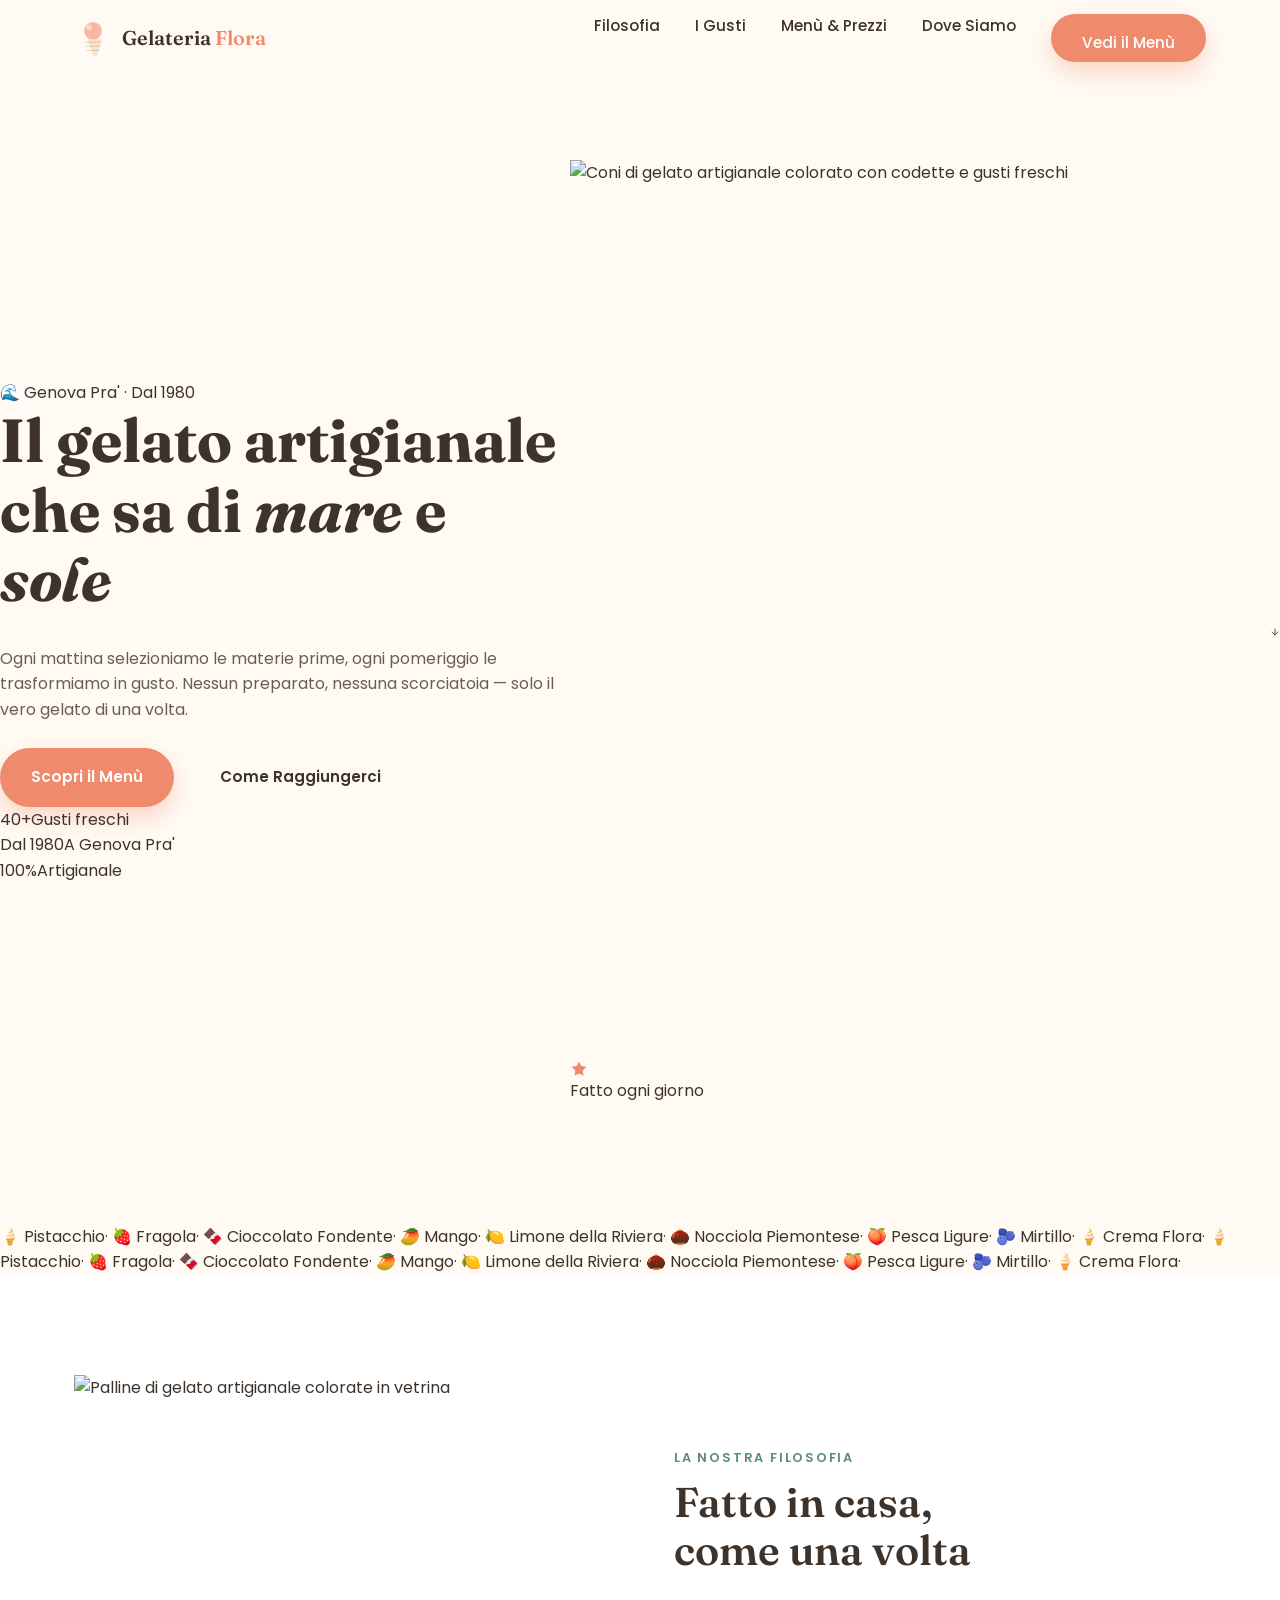
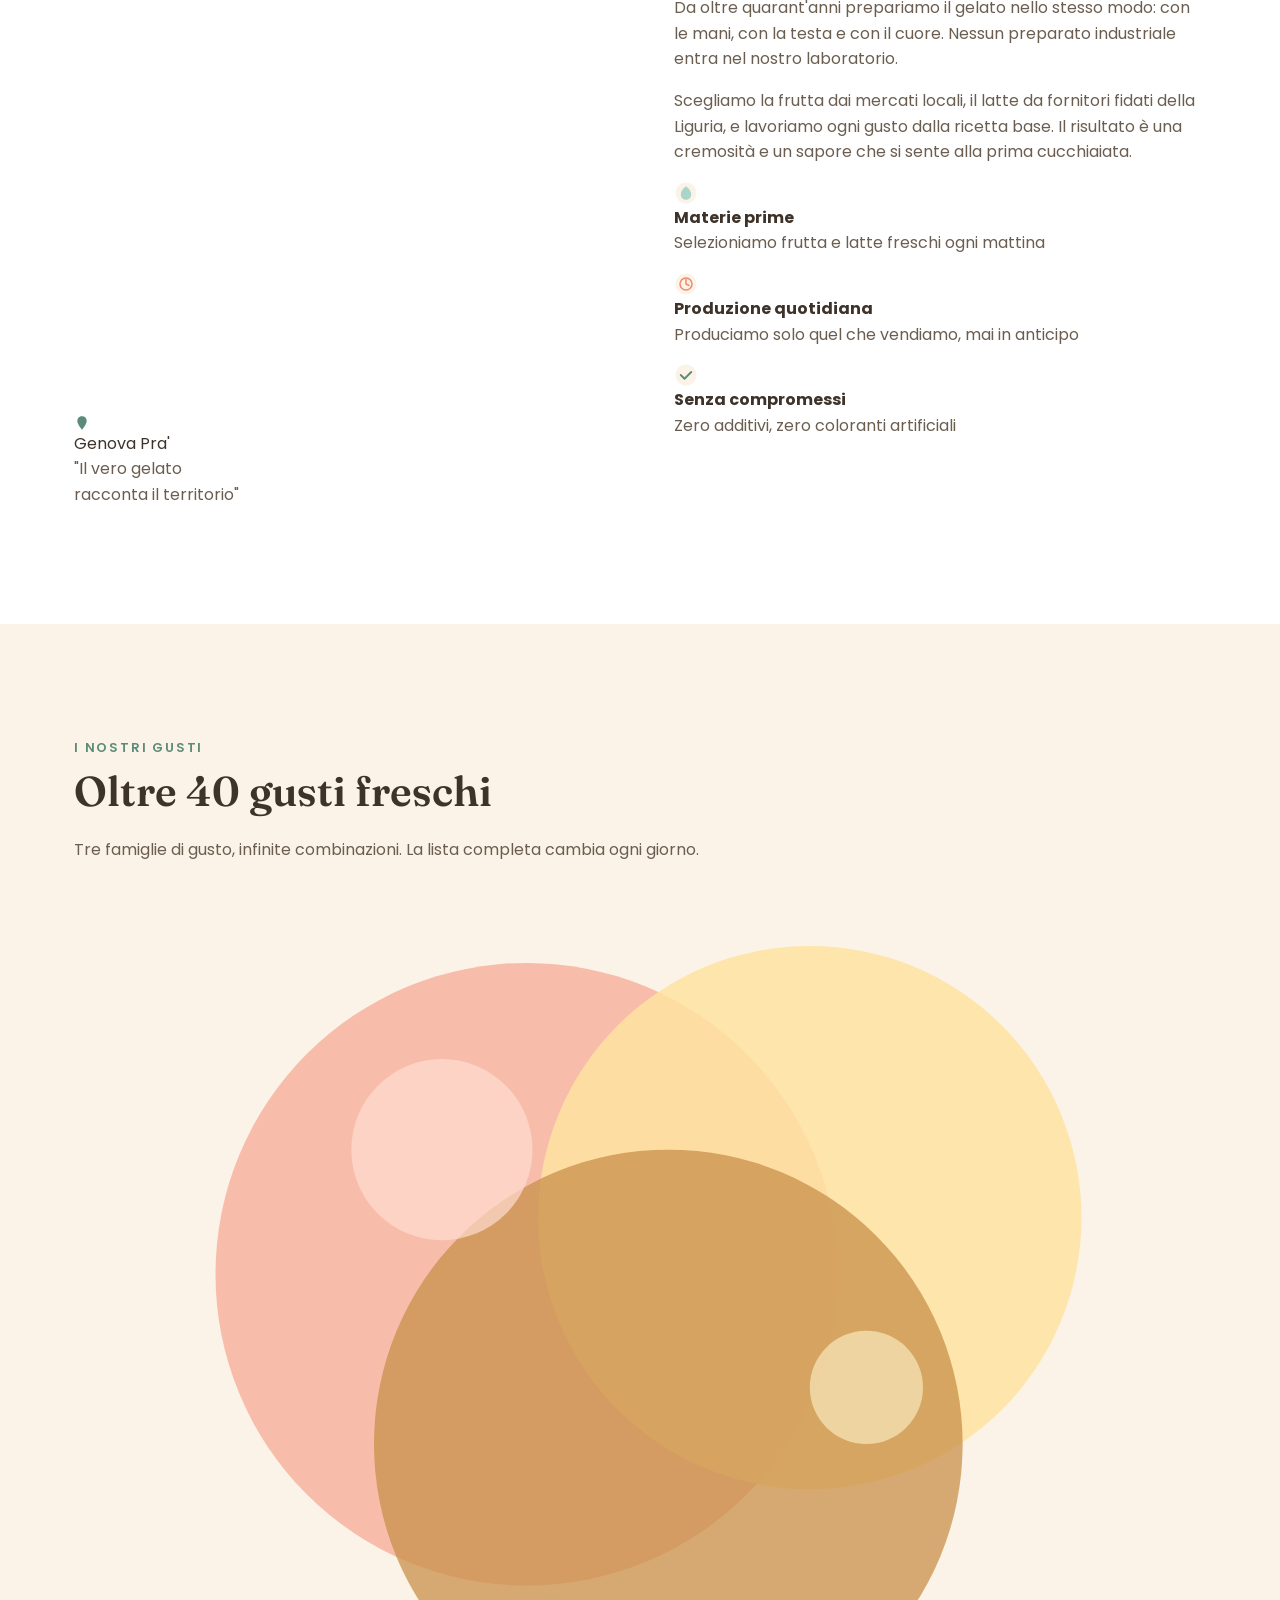
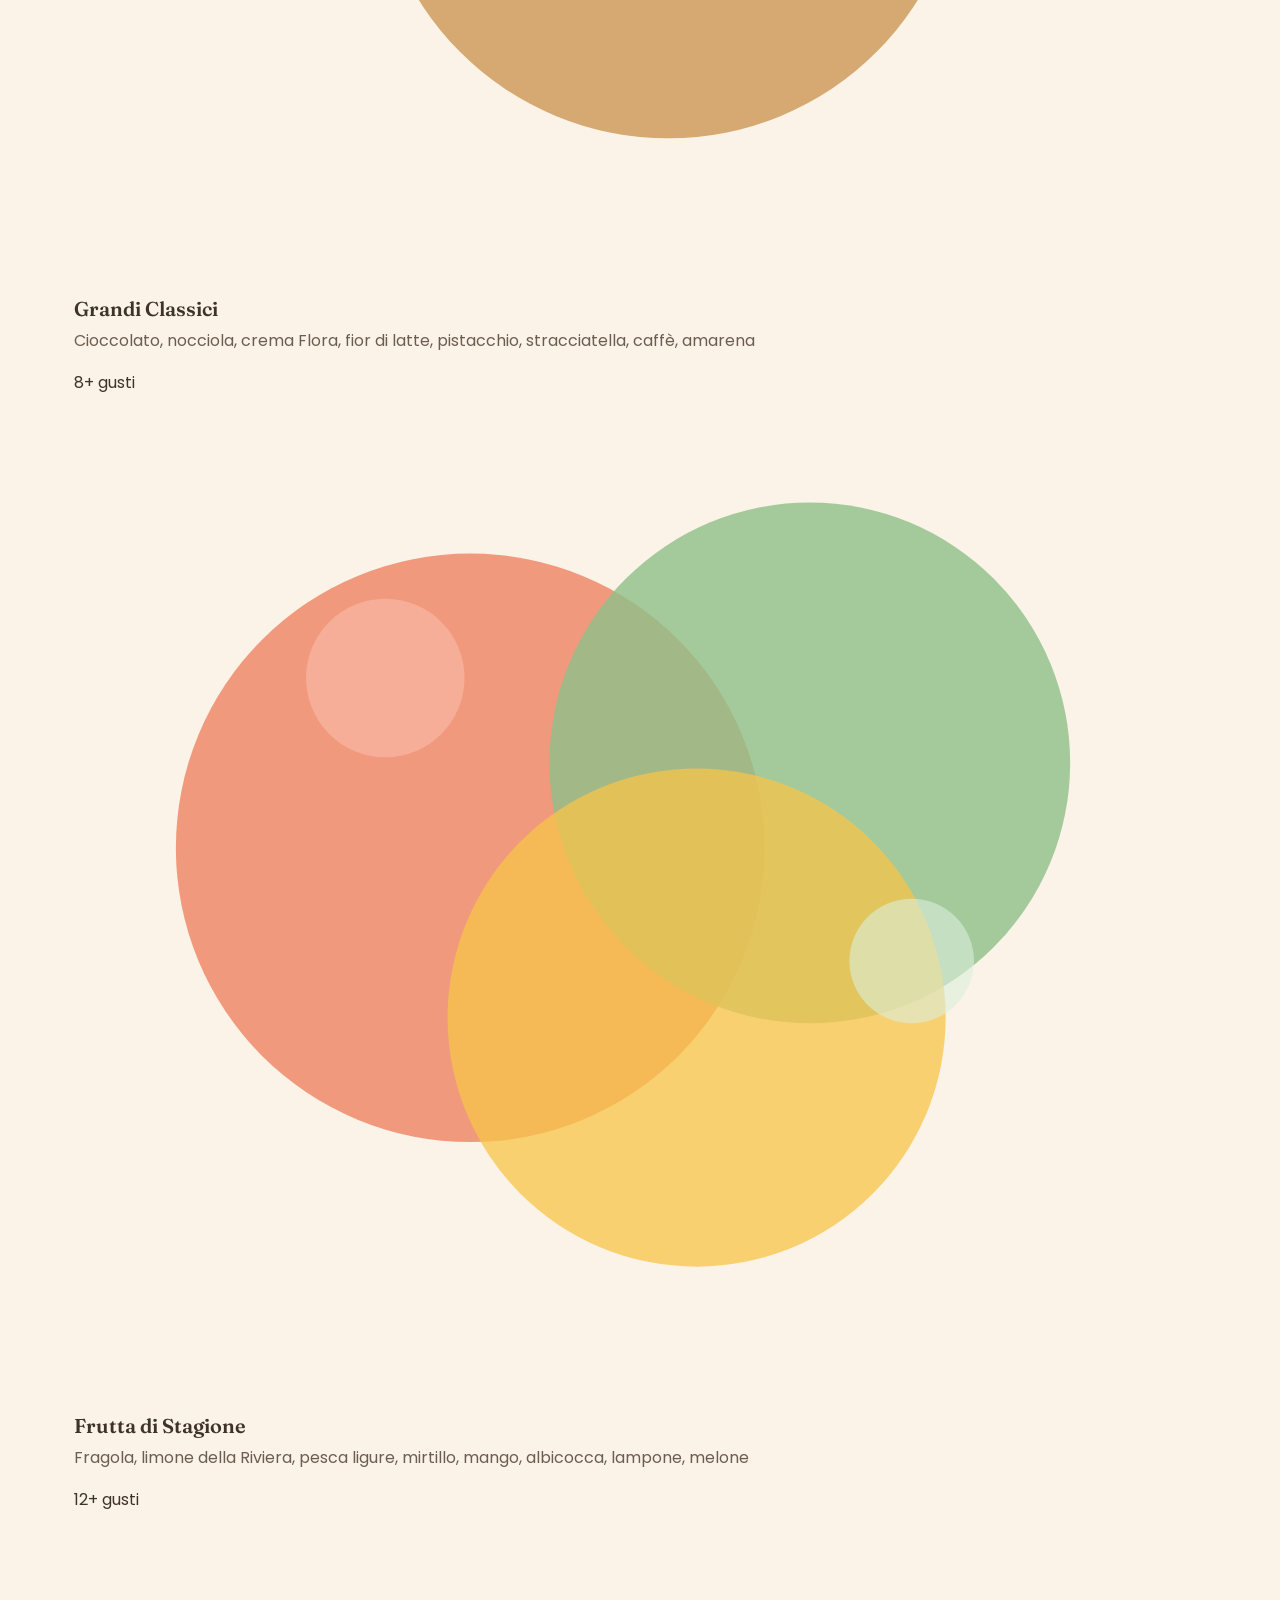
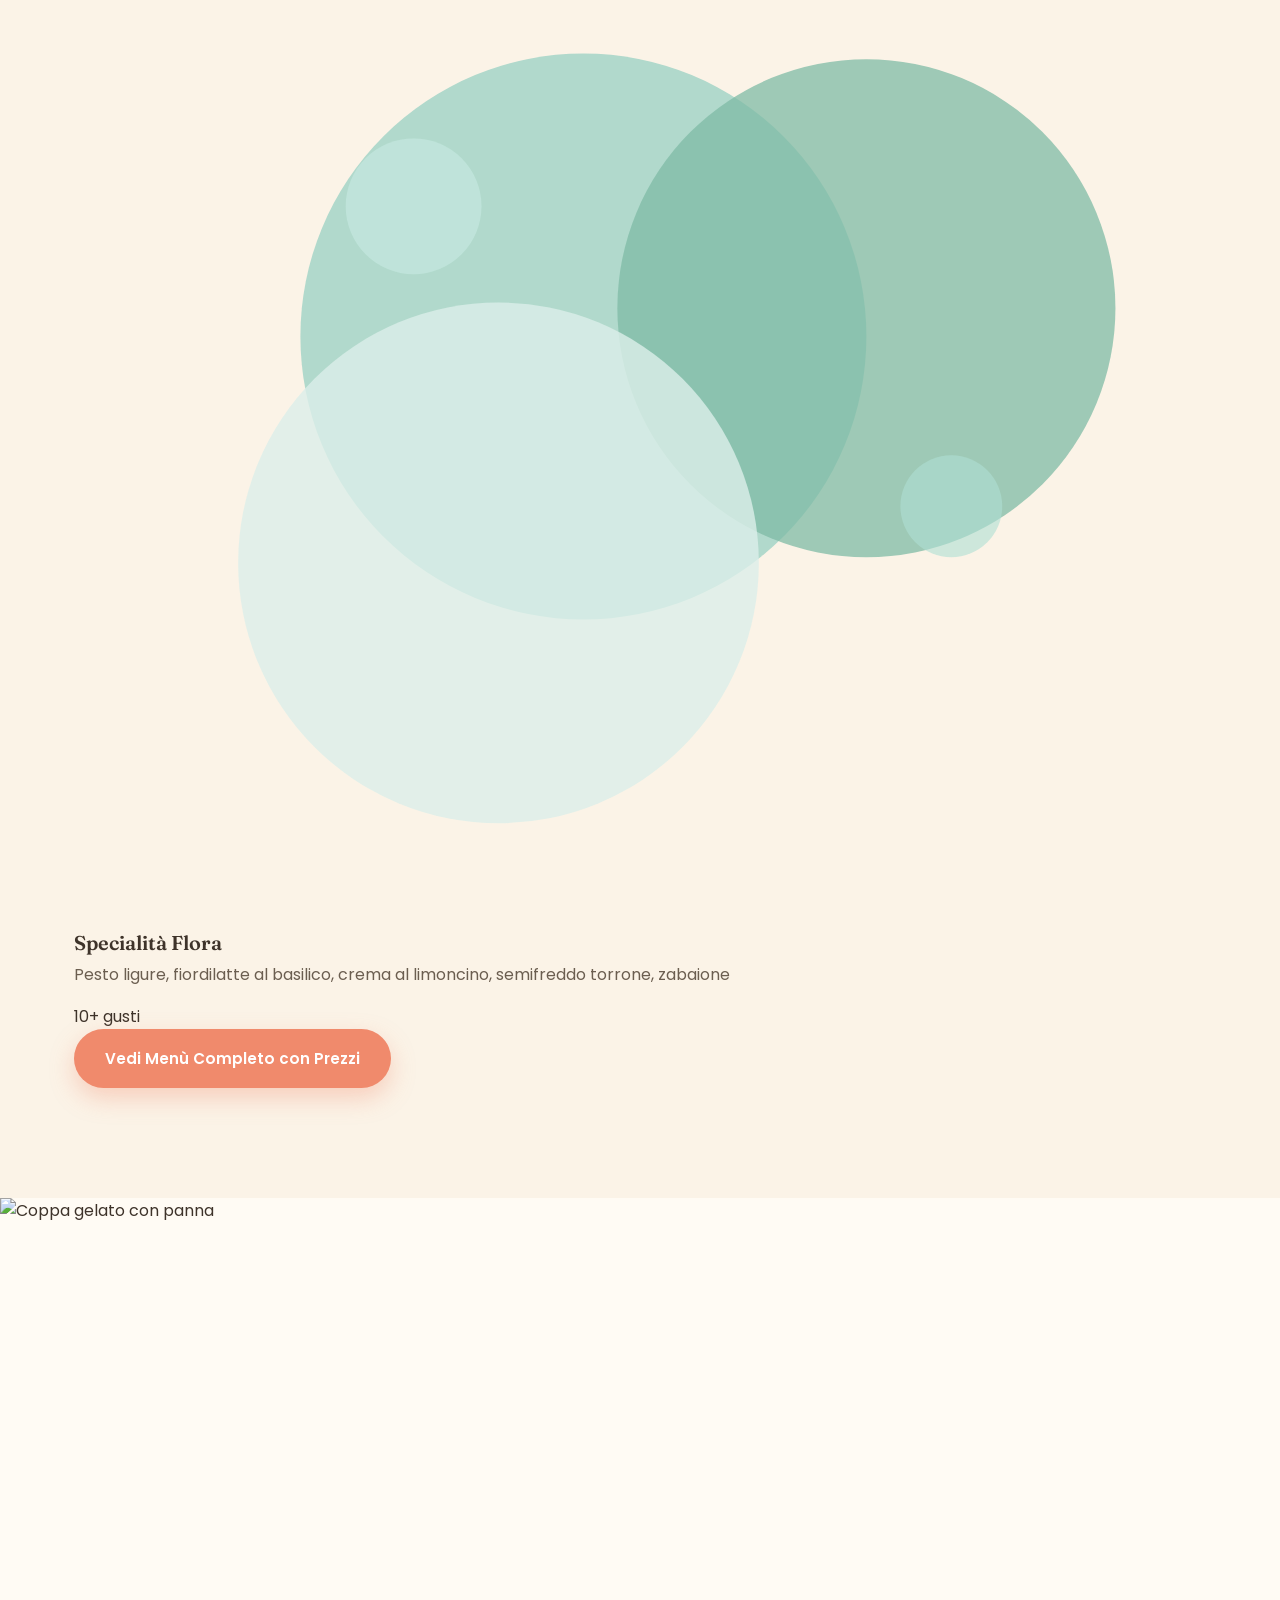
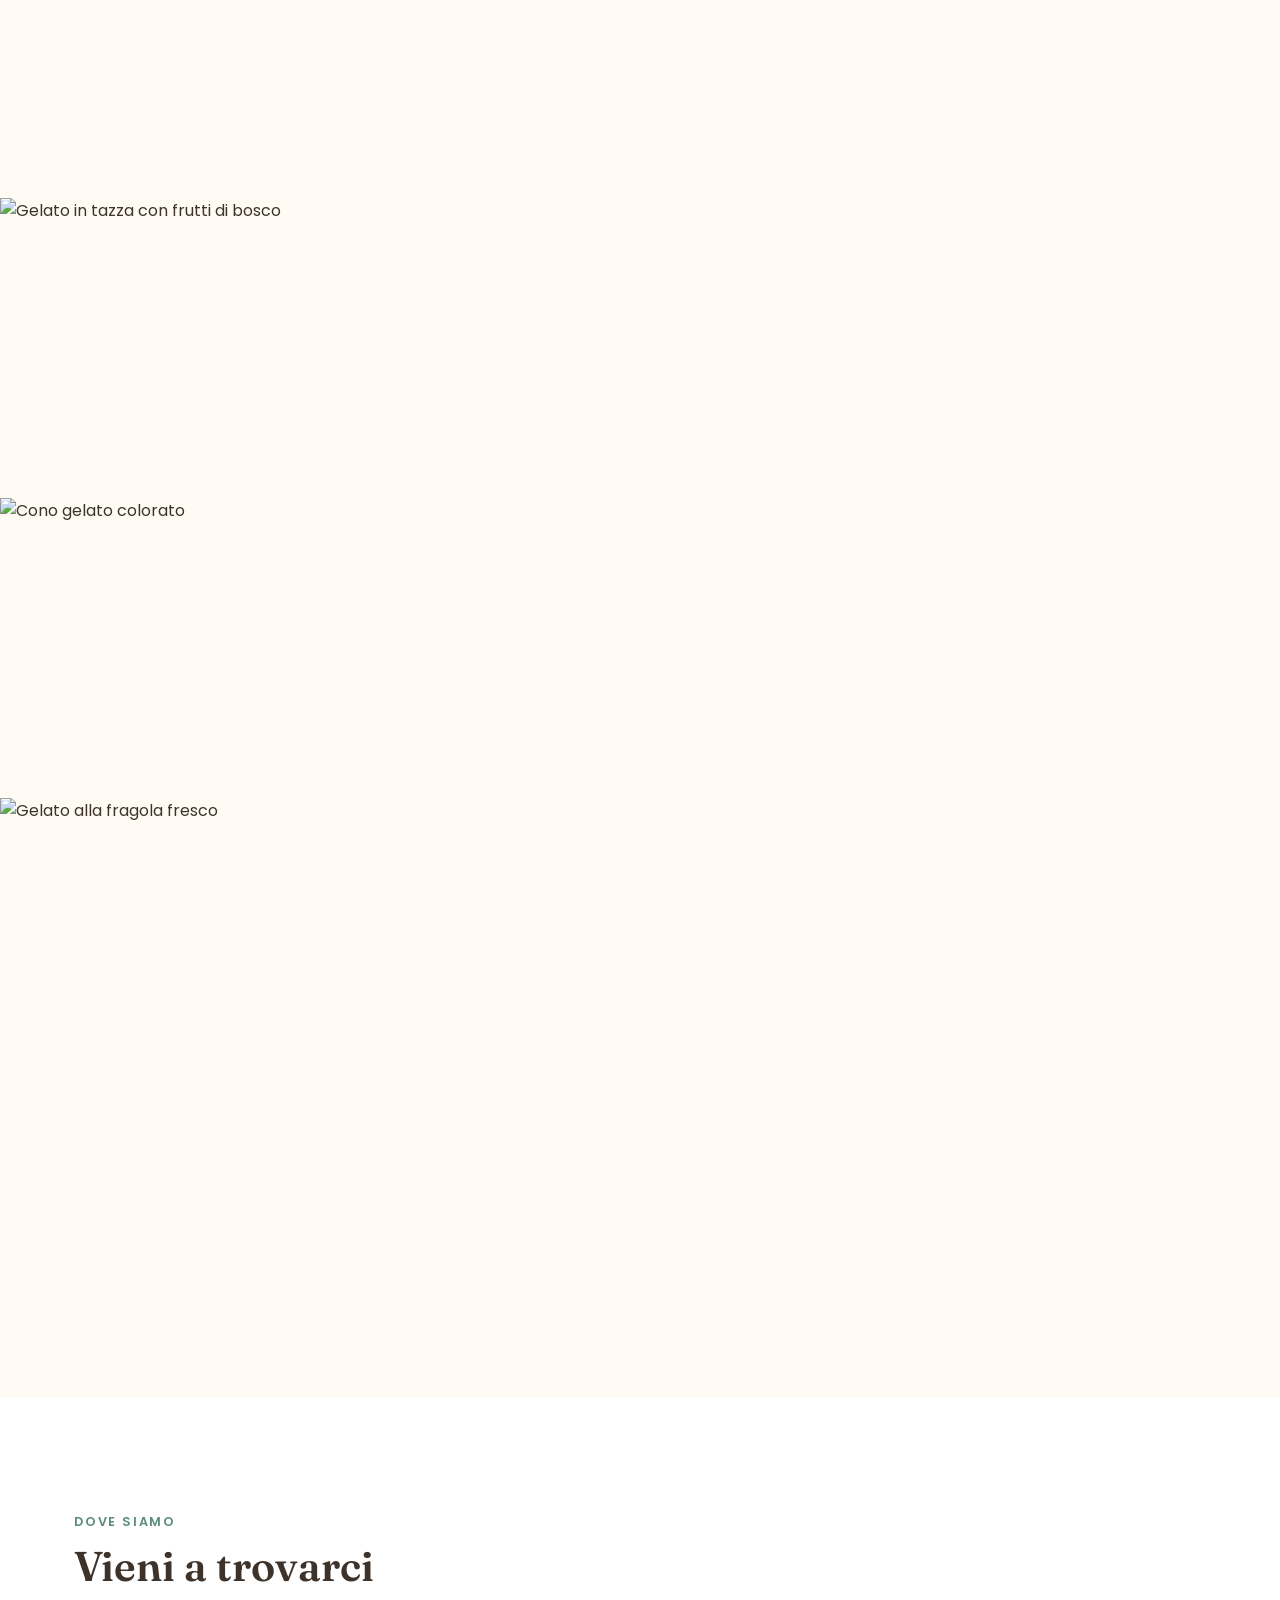
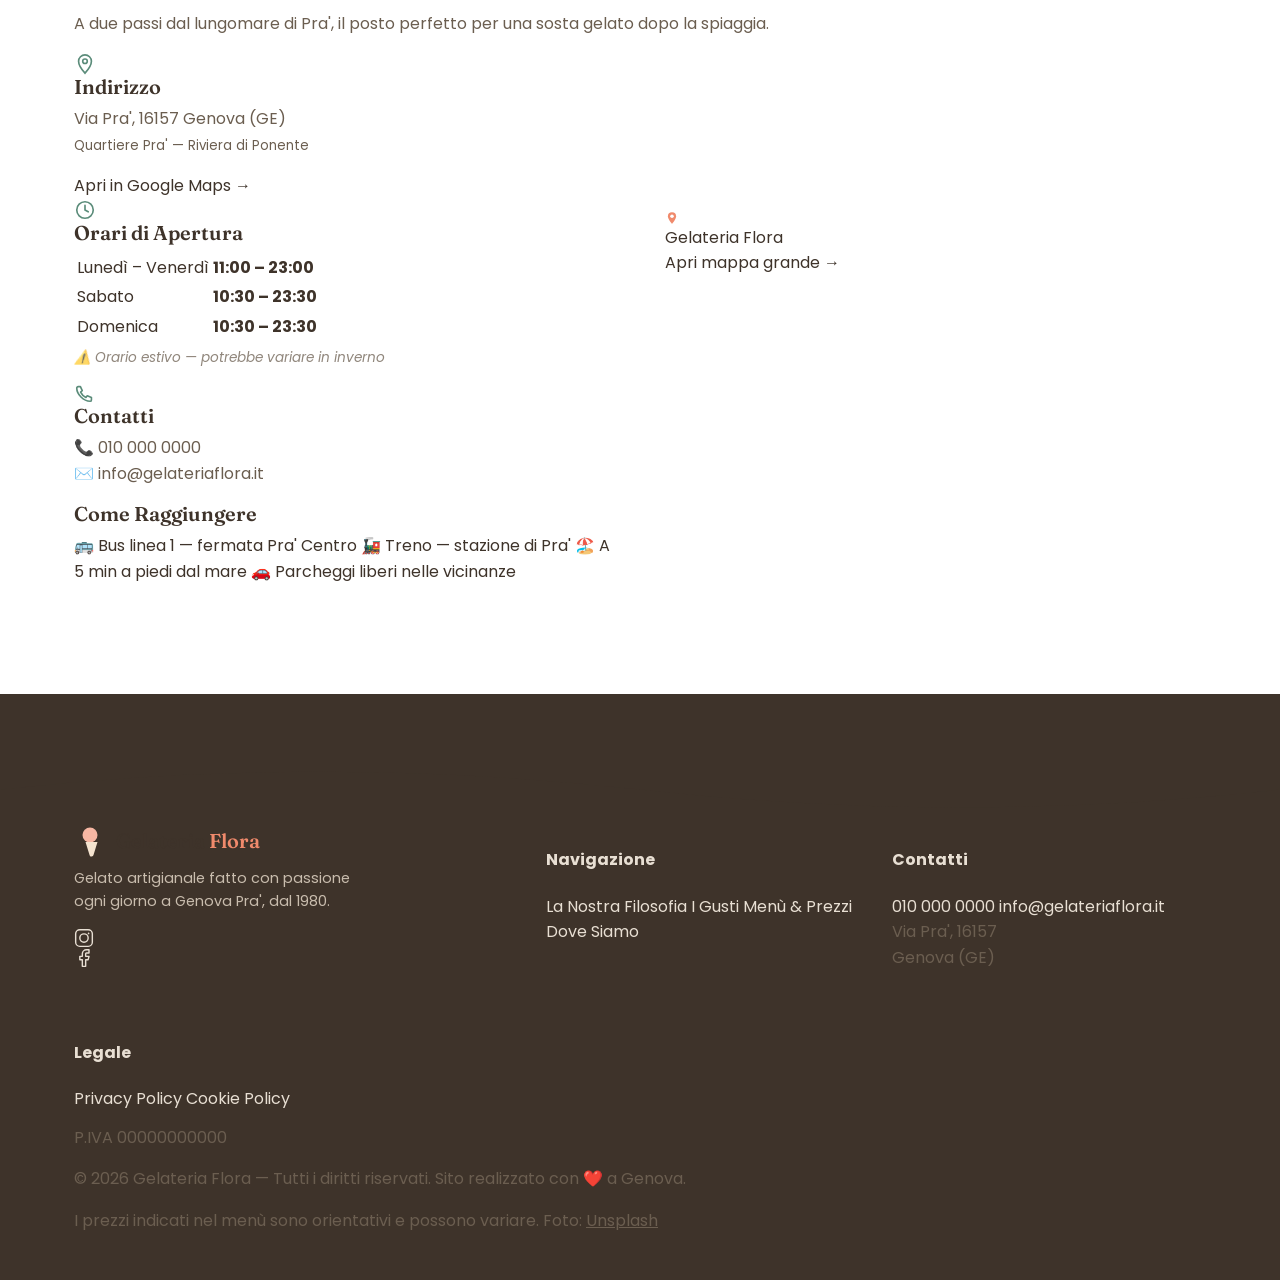
==== menu.html @ ee7b9f62 "Create menu.html" ====
<!DOCTYPE html>
<html lang="it">
<head>
<meta charset="UTF-8">
<meta name="viewport" content="width=device-width, initial-scale=1.0">
<title>Gelateria Flora | Gelato Artigianale a Genova Pra'</title>
<meta name="description" content="Gelateria Flora: gelato artigianale fatto con passione a Genova Pra'. Coni, coppe, crêpes e frappè con gusti freschi ogni giorno.">
<link rel="icon" href="data:image/svg+xml,<svg xmlns=%22http://www.w3.org/2000/svg%22 viewBox=%220 0 100 100%22><text y=%22.9em%22 font-size=%2290%22>🍦</text></svg>">
<link rel="preconnect" href="https://fonts.googleapis.com">
<link rel="preconnect" href="https://fonts.gstatic.com" crossorigin>
<link href="https://fonts.googleapis.com/css2?family=Fraunces:ital,opsz,wght@0,9..144,500;0,9..144,600;0,9..144,700;1,9..144,500&family=Poppins:wght@300;400;500;600&display=swap" rel="stylesheet">
<link rel="stylesheet" href="style.css">
</head>
<body>

<a class="skip-link" href="#main">Vai al contenuto</a>

<!-- HEADER -->
<header class="site-header" id="header">
  <div class="container header-inner">
    <a href="index.html" class="logo" aria-label="Gelateria Flora - Home">
      <svg width="38" height="38" viewBox="0 0 64 64" fill="none" aria-hidden="true">
        <circle cx="32" cy="20" r="15" fill="#F7B7A3"/>
        <circle cx="25" cy="14" r="5" fill="#FFDDD1" opacity=".8"/>
        <path d="M17 34h30l-8 26a4 4 0 0 1-7.6.8L23 34z" fill="#F4E3CF"/>
        <path d="M18 39h28M19 46h26M21 53h22" stroke="#C9A37C" stroke-width="1.4" opacity=".55"/>
      </svg>
      <span>Gelateria <em>Flora</em></span>
    </a>

    <nav class="main-nav" id="main-nav" aria-label="Navigazione principale">
      <a href="#filosofia" class="nav-link">Filosofia</a>
      <a href="#gusti" class="nav-link">I Gusti</a>
      <a href="menu.html" class="nav-link">Menù & Prezzi</a>
      <a href="#dove-siamo" class="nav-link">Dove Siamo</a>
      <a href="menu.html" class="btn btn-primary btn-sm nav-cta">Vedi il Menù</a>
    </nav>

    <button class="nav-toggle" id="navToggle" aria-label="Apri menu" aria-expanded="false" aria-controls="main-nav">
      <span></span><span></span><span></span>
    </button>
  </div>
</header>
<div class="nav-overlay" id="navOverlay"></div>

<!-- MAIN -->
<main id="main">

  <!-- ===== HERO ===== -->
  <section class="hero">
    <div class="hero-text-col">
      <div class="hero-content">
        <span class="badge fade-up">🌊 Genova Pra' · Dal 1980</span>
        <h1 class="fade-up">Il gelato artigianale<br>che sa di <em>mare</em> e <em>sole</em></h1>
        <p class="hero-lead fade-up">Ogni mattina selezioniamo le materie prime, ogni pomeriggio le trasformiamo in gusto. Nessun preparato, nessuna scorciatoia — solo il vero gelato di una volta.</p>
        <div class="hero-cta fade-up">
          <a href="menu.html" class="btn btn-primary">Scopri il Menù</a>
          <a href="#dove-siamo" class="btn btn-outline">Come Raggiungerci</a>
        </div>
        <div class="hero-badges fade-up">
          <div class="hb"><span class="hb-num">40+</span><span class="hb-label">Gusti freschi</span></div>
          <div class="hb-sep"></div>
          <div class="hb"><span class="hb-num">Dal 1980</span><span class="hb-label">A Genova Pra'</span></div>
          <div class="hb-sep"></div>
          <div class="hb"><span class="hb-num">100%</span><span class="hb-label">Artigianale</span></div>
        </div>
      </div>
    </div>

    <div class="hero-photo-col">
      <div class="hero-photo-frame">
        <img
          src="https://images.unsplash.com/photo-1629385701021-fcd568a743e8?fm=jpg&q=85&w=1400&auto=format&fit=crop"
          alt="Coni di gelato artigianale colorato con codette e gusti freschi"
          width="700" height="900"
          loading="eager" fetchpriority="high">
        <div class="hero-photo-badge">
          <svg width="18" height="18" viewBox="0 0 24 24" fill="none"><path d="M12 2l3 6 7 1-5 5 1 7-6-3-6 3 1-7L2 9l7-1z" fill="#F08A6C"/></svg>
          <span>Fatto ogni giorno</span>
        </div>
      </div>
      <div class="hero-blob hb1" aria-hidden="true"></div>
      <div class="hero-blob hb2" aria-hidden="true"></div>
    </div>

    <a href="#filosofia" class="scroll-hint" aria-label="Scorri in basso">
      <svg width="22" height="22" viewBox="0 0 24 24" fill="none"><path d="M12 5v14M5 12l7 7 7-7" stroke="currentColor" stroke-width="2" stroke-linecap="round" stroke-linejoin="round"/></svg>
    </a>
  </section>

  <!-- ===== RIBBON ===== -->
  <div class="ribbon" aria-hidden="true">
    <div class="ribbon-track">
      <span>🍦 Pistacchio</span><span>·</span>
      <span>🍓 Fragola</span><span>·</span>
      <span>🍫 Cioccolato Fondente</span><span>·</span>
      <span>🥭 Mango</span><span>·</span>
      <span>🍋 Limone della Riviera</span><span>·</span>
      <span>🌰 Nocciola Piemontese</span><span>·</span>
      <span>🍑 Pesca Ligure</span><span>·</span>
      <span>🫐 Mirtillo</span><span>·</span>
      <span>🍦 Crema Flora</span><span>·</span>
      <span>🍦 Pistacchio</span><span>·</span>
      <span>🍓 Fragola</span><span>·</span>
      <span>🍫 Cioccolato Fondente</span><span>·</span>
      <span>🥭 Mango</span><span>·</span>
      <span>🍋 Limone della Riviera</span><span>·</span>
      <span>🌰 Nocciola Piemontese</span><span>·</span>
      <span>🍑 Pesca Ligure</span><span>·</span>
      <span>🫐 Mirtillo</span><span>·</span>
      <span>🍦 Crema Flora</span><span>·</span>
    </div>
  </div>

  <!-- ===== FILOSOFIA ===== -->
  <section class="philosophy" id="filosofia">
    <div class="container">
      <div class="philosophy-inner">
        <div class="philosophy-visual fade-up">
          <div class="philo-img-wrap">
            <img
              src="https://images.unsplash.com/photo-1501443762994-82bd5dace89a?fm=jpg&q=80&w=900&auto=format&fit=crop"
              alt="Palline di gelato artigianale colorate in vetrina"
              width="540" height="640" loading="lazy">
            <div class="philo-tag">
              <svg width="16" height="16" viewBox="0 0 24 24" fill="none"><path d="M12 2C8.13 2 5 5.13 5 9c0 5.25 7 13 7 13s7-7.75 7-13c0-3.87-3.13-7-7-7z" fill="#5B8C7A"/></svg>
              <span>Genova Pra'</span>
            </div>
          </div>
          <div class="philo-float-card">
            <p class="philo-quote">"Il vero gelato<br>racconta il territorio"</p>
          </div>
        </div>

        <div class="philosophy-text fade-up" style="--delay:.1s">
          <p class="eyebrow">La Nostra Filosofia</p>
          <h2>Fatto in casa,<br>come una volta</h2>
          <p class="lead-text">Da oltre quarant'anni prepariamo il gelato nello stesso modo: con le mani, con la testa e con il cuore. Nessun preparato industriale entra nel nostro laboratorio.</p>
          <p>Scegliamo la frutta dai mercati locali, il latte da fornitori fidati della Liguria, e lavoriamo ogni gusto dalla ricetta base. Il risultato è una cremosità e un sapore che si sente alla prima cucchiaiata.</p>

          <div class="philo-pillars">
            <div class="pillar">
              <div class="pillar-icon">
                <svg viewBox="0 0 32 32" width="24" height="24" fill="none"><circle cx="16" cy="16" r="14" fill="#FBF3E7"/><path d="M16 7c-4 3-7 7-7 11a7 7 0 0 0 14 0c0-4-3-8-7-11z" fill="#A9D6C9"/></svg>
              </div>
              <div><strong>Materie prime</strong><p>Selezioniamo frutta e latte freschi ogni mattina</p></div>
            </div>
            <div class="pillar">
              <div class="pillar-icon">
                <svg viewBox="0 0 32 32" width="24" height="24" fill="none"><circle cx="16" cy="16" r="14" fill="#FBF3E7"/><circle cx="16" cy="16" r="8" stroke="#F08A6C" stroke-width="2"/><path d="M16 10v6l4 2" stroke="#F08A6C" stroke-width="2" stroke-linecap="round"/></svg>
              </div>
              <div><strong>Produzione quotidiana</strong><p>Produciamo solo quel che vendiamo, mai in anticipo</p></div>
            </div>
            <div class="pillar">
              <div class="pillar-icon">
                <svg viewBox="0 0 32 32" width="24" height="24" fill="none"><circle cx="16" cy="16" r="14" fill="#FBF3E7"/><path d="M9 16l5 5 9-9" stroke="#5B8C7A" stroke-width="2.5" stroke-linecap="round" stroke-linejoin="round"/></svg>
              </div>
              <div><strong>Senza compromessi</strong><p>Zero additivi, zero coloranti artificiali</p></div>
            </div>
          </div>
        </div>
      </div>
    </div>
  </section>

  <!-- ===== I GUSTI (overview) ===== -->
  <section class="flavors" id="gusti">
    <div class="container">
      <div class="section-head fade-up">
        <p class="eyebrow">I Nostri Gusti</p>
        <h2>Oltre 40 gusti freschi</h2>
        <p class="section-sub">Tre famiglie di gusto, infinite combinazioni. La lista completa cambia ogni giorno.</p>
      </div>

      <div class="flavor-families fade-up" style="--delay:.08s">

        <div class="family-card">
          <div class="family-img">
            <svg viewBox="0 0 200 180" width="100%" xmlns="http://www.w3.org/2000/svg">
              <circle cx="80"  cy="70" r="55" fill="#F7B7A3" opacity=".9"/>
              <circle cx="130" cy="60" r="48" fill="#FFE3A3" opacity=".85"/>
              <circle cx="105" cy="100" r="52" fill="#C9914A" opacity=".75"/>
              <circle cx="65"  cy="48" r="16" fill="#FFDDD1" opacity=".7"/>
              <circle cx="140" cy="90" r="10" fill="#FFF3CC" opacity=".6"/>
            </svg>
          </div>
          <div class="family-body">
            <h3>Grandi Classici</h3>
            <p>Cioccolato, nocciola, crema Flora, fior di latte, pistacchio, stracciatella, caffè, amarena</p>
            <span class="family-count">8+ gusti</span>
          </div>
        </div>

        <div class="family-card">
          <div class="family-img">
            <svg viewBox="0 0 200 180" width="100%" xmlns="http://www.w3.org/2000/svg">
              <circle cx="70"  cy="80" r="52" fill="#F08A6C" opacity=".85"/>
              <circle cx="130" cy="65" r="46" fill="#8FC18A" opacity=".8"/>
              <circle cx="110" cy="110" r="44" fill="#F7C548" opacity=".75"/>
              <circle cx="55"  cy="50" r="14" fill="#FBBCAC" opacity=".6"/>
              <circle cx="148" cy="100" r="11" fill="#DDEEDD" opacity=".6"/>
            </svg>
          </div>
          <div class="family-body">
            <h3>Frutta di Stagione</h3>
            <p>Fragola, limone della Riviera, pesca ligure, mirtillo, mango, albicocca, lampone, melone</p>
            <span class="family-count">12+ gusti</span>
          </div>
        </div>

        <div class="family-card">
          <div class="family-img">
            <svg viewBox="0 0 200 180" width="100%" xmlns="http://www.w3.org/2000/svg">
              <circle cx="90"  cy="75" r="50" fill="#A9D6C9" opacity=".9"/>
              <circle cx="140" cy="70" r="44" fill="#7FBBA6" opacity=".75"/>
              <circle cx="75"  cy="115" r="46" fill="#DCEFEA" opacity=".8"/>
              <circle cx="60"  cy="52" r="12" fill="#C5E8E0" opacity=".7"/>
              <circle cx="155" cy="105" r="9" fill="#B0E0D4" opacity=".6"/>
            </svg>
          </div>
          <div class="family-body">
            <h3>Specialità Flora</h3>
            <p>Pesto ligure, fiordilatte al basilico, crema al limoncino, semifreddo torrone, zabaione</p>
            <span class="family-count">10+ gusti</span>
          </div>
        </div>

      </div>

      <div class="flavors-cta fade-up" style="--delay:.16s">
        <a href="menu.html" class="btn btn-primary">Vedi Menù Completo con Prezzi</a>
      </div>
    </div>
  </section>

  <!-- ===== GALLERY STRIP ===== -->
  <section class="gallery-strip" aria-label="Galleria immagini">
    <div class="gallery-strip-inner">
      <div class="gs-item gs-tall">
        <img src="https://images.unsplash.com/photo-1560008581-09826d1de69e?fm=jpg&q=75&w=600&auto=format&fit=crop" alt="Coppa gelato con panna" loading="lazy" width="400" height="600">
      </div>
      <div class="gs-col">
        <div class="gs-item">
          <img src="https://images.unsplash.com/photo-1551024506-0bccd828d307?fm=jpg&q=75&w=600&auto=format&fit=crop" alt="Gelato in tazza con frutti di bosco" loading="lazy" width="400" height="300">
        </div>
        <div class="gs-item">
          <img src="https://images.unsplash.com/photo-1497034825429-c343d7c6a68f?fm=jpg&q=75&w=600&auto=format&fit=crop" alt="Cono gelato colorato" loading="lazy" width="400" height="300">
        </div>
      </div>
      <div class="gs-item gs-tall">
        <img src="https://images.unsplash.com/photo-1570197571499-166b36435e9f?fm=jpg&q=75&w=600&auto=format&fit=crop" alt="Gelato alla fragola fresco" loading="lazy" width="400" height="600">
      </div>
    </div>
  </section>

  <!-- ===== DOVE SIAMO ===== -->
  <section class="location" id="dove-siamo">
    <div class="container">
      <div class="section-head fade-up">
        <p class="eyebrow">Dove Siamo</p>
        <h2>Vieni a trovarci</h2>
        <p class="section-sub">A due passi dal lungomare di Pra', il posto perfetto per una sosta gelato dopo la spiaggia.</p>
      </div>

      <div class="location-inner">
        <div class="location-info fade-up">
          <div class="info-card">
            <div class="info-icon-wrap">
              <svg viewBox="0 0 24 24" width="22" height="22" fill="none"><path d="M12 22s7-7.58 7-13a7 7 0 1 0-14 0c0 5.42 7 13 7 13z" stroke="#5B8C7A" stroke-width="1.8" fill="none"/><circle cx="12" cy="9" r="2.5" stroke="#5B8C7A" stroke-width="1.8"/></svg>
            </div>
            <div class="info-text">
              <h3>Indirizzo</h3>
              <p>Via Pra', 16157 Genova (GE)<br><small>Quartiere Pra' — Riviera di Ponente</small></p>
              <a href="https://www.google.com/maps/search/Gelateria+Flora+Genova+Pra" target="_blank" rel="noopener" class="info-link">Apri in Google Maps →</a>
            </div>
          </div>

          <div class="info-card">
            <div class="info-icon-wrap">
              <svg viewBox="0 0 24 24" width="22" height="22" fill="none"><circle cx="12" cy="12" r="9" stroke="#5B8C7A" stroke-width="1.8"/><path d="M12 7v5l3.5 2" stroke="#5B8C7A" stroke-width="1.8" stroke-linecap="round"/></svg>
            </div>
            <div class="info-text">
              <h3>Orari di Apertura</h3>
              <table class="hours-table">
                <tr><td>Lunedì – Venerdì</td><td><strong>11:00 – 23:00</strong></td></tr>
                <tr><td>Sabato</td><td><strong>10:30 – 23:30</strong></td></tr>
                <tr><td>Domenica</td><td><strong>10:30 – 23:30</strong></td></tr>
              </table>
              <p class="hours-note">⚠️ Orario estivo — potrebbe variare in inverno</p>
            </div>
          </div>

          <div class="info-card">
            <div class="info-icon-wrap">
              <svg viewBox="0 0 24 24" width="22" height="22" fill="none"><path d="M3 6.5C3 5.7 3.7 5 4.5 5H7l2 4.5L7.2 11a12 12 0 0 0 5.8 5.8l1.5-1.8L19 17v2.5c0 .8-.7 1.5-1.5 1.5C10.5 21 3 13.5 3 6.5z" stroke="#5B8C7A" stroke-width="1.8" stroke-linejoin="round"/></svg>
            </div>
            <div class="info-text">
              <h3>Contatti</h3>
              <p>
                <a href="tel:0100000000" class="info-link">📞 010 000 0000</a><br>
                <a href="mailto:info@gelateriaflora.it" class="info-link">✉️ info@gelateriaflora.it</a>
              </p>
            </div>
          </div>

          <div class="info-card info-card-reach">
            <h3>Come Raggiungere</h3>
            <div class="reach-items">
              <span>🚌 Bus linea 1 — fermata Pra' Centro</span>
              <span>🚂 Treno — stazione di Pra'</span>
              <span>🏖️ A 5 min a piedi dal mare</span>
              <span>🚗 Parcheggi liberi nelle vicinanze</span>
            </div>
          </div>
        </div>

        <div class="location-map-wrap fade-up" style="--delay:.12s">
          <div class="map-container">
            <iframe
              title="Mappa Gelateria Flora — Genova Pra'"
              src="https://www.openstreetmap.org/export/embed.html?bbox=8.7848%2C44.4085%2C8.8248%2C44.4285&amp;layer=mapnik&amp;marker=44.4185%2C8.8048"
              width="100%" height="100%"
              style="border:0;"
              loading="lazy"
              allowfullscreen
              aria-label="Mappa OpenStreetMap con la posizione della Gelateria Flora a Genova Pra'">
            </iframe>
            <div class="map-pin-label">
              <svg width="14" height="14" viewBox="0 0 24 24" fill="none"><path d="M12 22s7-7.58 7-13a7 7 0 1 0-14 0c0 5.42 7 13 7 13z" fill="#F08A6C"/><circle cx="12" cy="9" r="3" fill="#fff"/></svg>
              Gelateria Flora
            </div>
          </div>
          <a href="https://www.openstreetmap.org/?mlat=44.4185&mlon=8.8048#map=16/44.4185/8.8048" target="_blank" rel="noopener" class="map-fullscreen-link">Apri mappa grande →</a>
        </div>
      </div>
    </div>
  </section>

</main>

<!-- FOOTER -->
<footer class="site-footer">
  <div class="footer-wave" aria-hidden="true">
    <svg viewBox="0 0 1440 80" preserveAspectRatio="none" xmlns="http://www.w3.org/2000/svg">
      <path d="M0 40 Q360 0 720 40 T1440 40 V80 H0Z" fill="#3E332A"/>
    </svg>
  </div>
  <div class="footer-body">
    <div class="container footer-inner">
      <div class="footer-col footer-brand">
        <div class="logo">
          <svg width="32" height="32" viewBox="0 0 64 64" fill="none" aria-hidden="true">
            <circle cx="32" cy="20" r="15" fill="#F7B7A3"/>
            <path d="M17 34h30l-8 26a4 4 0 0 1-7.6.8L23 34z" fill="#F4E3CF"/>
          </svg>
          <span>Gelateria <em>Flora</em></span>
        </div>
        <p>Gelato artigianale fatto con passione ogni giorno a Genova Pra', dal 1980.</p>
        <div class="footer-social">
          <a href="#" aria-label="Instagram" class="social-link">
            <svg viewBox="0 0 24 24" width="20" height="20" fill="none"><rect x="2" y="2" width="20" height="20" rx="5" stroke="currentColor" stroke-width="1.7"/><circle cx="12" cy="12" r="5" stroke="currentColor" stroke-width="1.7"/><circle cx="17.5" cy="6.5" r="1" fill="currentColor"/></svg>
          </a>
          <a href="#" aria-label="Facebook" class="social-link">
            <svg viewBox="0 0 24 24" width="20" height="20" fill="none"><path d="M18 2h-3a5 5 0 0 0-5 5v3H7v4h3v8h4v-8h3l1-4h-4V7a1 1 0 0 1 1-1h3z" stroke="currentColor" stroke-width="1.7" stroke-linejoin="round"/></svg>
          </a>
        </div>
      </div>

      <div class="footer-col">
        <h4>Navigazione</h4>
        <a href="#filosofia">La Nostra Filosofia</a>
        <a href="#gusti">I Gusti</a>
        <a href="menu.html">Menù & Prezzi</a>
        <a href="#dove-siamo">Dove Siamo</a>
      </div>

      <div class="footer-col">
        <h4>Contatti</h4>
        <a href="tel:0100000000">010 000 0000</a>
        <a href="mailto:info@gelateriaflora.it">info@gelateriaflora.it</a>
        <p class="footer-addr">Via Pra', 16157<br>Genova (GE)</p>
      </div>

      <div class="footer-col">
        <h4>Legale</h4>
        <a href="privacy.html">Privacy Policy</a>
        <a href="cookie.html">Cookie Policy</a>
        <p class="footer-addr" style="margin-top:.8rem">P.IVA 00000000000</p>
      </div>
    </div>

    <div class="container footer-bottom">
      <p>© <span id="year"></span> Gelateria Flora — Tutti i diritti riservati. Sito realizzato con ❤️ a Genova.</p>
      <p>I prezzi indicati nel menù sono orientativi e possono variare. Foto: <a href="https://unsplash.com" target="_blank" rel="noopener" style="text-decoration:underline">Unsplash</a></p>
    </div>
  </div>
</footer>

<script src="main.js"></script>
</body>
</html>
---- style.css ----
/* ==========================================================================
   Gelateria Flora — Stylesheet
   ========================================================================== */

:root{
  --cream:#FFFBF4;
  --cream-deep:#FBF3E7;
  --white:#FFFFFF;
  --ink:#3E332A;
  --ink-soft:#6B5E50;
  --peach:#F7B7A3;
  --peach-deep:#F08A6C;
  --mint:#A9D6C9;
  --mint-deep:#5B8C7A;
  --sand:#E8B873;
  --sand-deep:#C9914A;
  --butter:#FFE3A3;

  --radius-lg:28px;
  --radius-md:18px;
  --radius-sm:12px;

  --shadow-soft:0 10px 30px rgba(62,51,42,.08);
  --shadow-card:0 14px 34px rgba(62,51,42,.10);

  --font-display:'Fraunces', serif;
  --font-body:'Poppins', sans-serif;

  --ease:cubic-bezier(.22,1,.36,1);
}

*,*::before,*::after{ box-sizing:border-box; }
html{ scroll-behavior:smooth; }

body{
  margin:0;
  font-family:var(--font-body);
  color:var(--ink);
  background:var(--cream);
  line-height:1.6;
  -webkit-font-smoothing:antialiased;
  overflow-x:hidden;
}

img,svg{ display:block; max-width:100%; }

a{ color:inherit; text-decoration:none; }

.container{
  width:100%;
  max-width:1180px;
  margin-inline:auto;
  padding-inline:24px;
}

.skip-link{
  position:absolute; left:-999px; top:0;
  background:var(--ink); color:#fff; padding:10px 16px;
  border-radius:0 0 8px 0; z-index:200;
}
.skip-link:focus{ left:0; }

h1,h2,h3{
  font-family:var(--font-display);
  font-weight:600;
  line-height:1.15;
  margin:0 0 .5em;
  color:var(--ink);
}
h1{ font-size:clamp(2.2rem,5.5vw,3.8rem); font-weight:700; }
h2{ font-size:clamp(1.8rem,4vw,2.6rem); }
h3{ font-size:1.25rem; margin-bottom:.4em; }

p{ margin:0 0 1em; color:var(--ink-soft); }

.eyebrow{
  display:inline-block;
  font-size:.8rem;
  letter-spacing:.14em;
  text-transform:uppercase;
  color:var(--mint-deep);
  font-weight:600;
  margin-bottom:.8em;
}
.center{ text-align:center; }
.section-lead{ max-width:560px; margin-inline:auto 2.4rem auto; }
.section-lead.center{ margin-inline:auto; }

/* Buttons */
.btn{
  display:inline-flex;
  align-items:center;
  justify-content:center;
  padding:.95rem 1.8rem;
  border-radius:50px;
  font-weight:600;
  font-size:.95rem;
  transition:transform .35s var(--ease), box-shadow .35s var(--ease), background .35s var(--ease);
  cursor:pointer;
  border:2px solid transparent;
}
.btn-primary{
  background:var(--peach-deep);
  color:#fff;
  box-shadow:0 10px 24px rgba(240,138,108,.35);
}
.btn-primary:hover{ transform:translateY(-3px); box-shadow:0 16px 30px rgba(240,138,108,.42); }
.btn-ghost{
  background:transparent;
  border-color:var(--ink);
  color:var(--ink);
}
.btn-ghost:hover{ background:var(--ink); color:#fff; transform:translateY(-3px); }

/* ==========================================================================
   Header
   ========================================================================== */
.site-header{
  position:fixed; inset:0 0 auto 0;
  z-index:100;
  background:rgba(255,251,244,.75);
  backdrop-filter:blur(10px);
  transition:box-shadow .3s var(--ease), background .3s var(--ease);
}
.site-header.scrolled{
  box-shadow:0 6px 24px rgba(62,51,42,.08);
  background:rgba(255,251,244,.92);
}
.header-inner{
  display:flex;
  align-items:center;
  justify-content:space-between;
  padding-block:14px;
}
.logo{
  display:flex; align-items:center; gap:10px;
  font-family:var(--font-display);
  font-weight:600;
  font-size:1.25rem;
  color:var(--ink);
}
.logo em{ font-style:normal; color:var(--peach-deep); }
.logo.small{ font-size:1rem; gap:8px; }

.main-nav{ display:flex; gap:2.2rem; }
.main-nav a{
  font-size:.95rem;
  font-weight:500;
  position:relative;
  padding-bottom:4px;
}
.main-nav a::after{
  content:"";
  position:absolute; left:0; bottom:0;
  width:0; height:2px;
  background:var(--peach-deep);
  transition:width .3s var(--ease);
}
.main-nav a:hover::after{ width:100%; }

.nav-toggle{
  display:none;
  flex-direction:column;
  justify-content:center;
  gap:5px;
  width:40px; height:40px;
  background:none; border:none; cursor:pointer;
}
.nav-toggle span{
  display:block; height:2px; width:24px;
  background:var(--ink);
  border-radius:2px;
  transition:transform .3s var(--ease), opacity .3s var(--ease);
}
.nav-toggle[aria-expanded="true"] span:nth-child(1){ transform:translateY(7px) rotate(45deg); }
.nav-toggle[aria-expanded="true"] span:nth-child(2){ opacity:0; }
.nav-toggle[aria-expanded="true"] span:nth-child(3){ transform:translateY(-7px) rotate(-45deg); }

/* ==========================================================================
   Hero
   ========================================================================== */
.hero{
  position:relative;
  padding:160px 0 120px;
  overflow:hidden;
  min-height:92vh;
  display:flex;
  align-items:center;
}
.hero-inner{ position:relative; z-index:3; max-width:680px; }

.eyebrow.fade-up,.hero h1,.hero-text,.hero-cta{ }

.text-accent{ color:var(--peach-deep); }

.hero-text{ font-size:1.1rem; max-width:520px; }

.hero-cta{ display:flex; gap:1rem; flex-wrap:wrap; margin-top:1.6rem; }

.hero-blob{
  position:absolute;
  border-radius:50%;
  filter:blur(2px);
  z-index:1;
  opacity:.55;
}
.blob-1{ width:420px; height:420px; background:var(--mint); top:-140px; right:-120px; animation:float1 9s ease-in-out infinite; }
.blob-2{ width:280px; height:280px; background:var(--butter); bottom:-100px; right:280px; animation:float2 11s ease-in-out infinite; opacity:.5;}
.blob-3{ width:180px; height:180px; background:var(--peach); top:55%; right:60px; animation:float1 7s ease-in-out infinite reverse; opacity:.4;}

@keyframes float1{
  0%,100%{ transform:translate(0,0) scale(1); }
  50%{ transform:translate(-18px,22px) scale(1.04); }
}
@keyframes float2{
  0%,100%{ transform:translate(0,0) scale(1); }
  50%{ transform:translate(20px,-16px) scale(.97); }
}

.hero-cone{
  position:absolute;
  right:6%;
  bottom:0;
  z-index:2;
  animation:bob 5s ease-in-out infinite;
}
@keyframes bob{
  0%,100%{ transform:translateY(0) rotate(-2deg); }
  50%{ transform:translateY(-16px) rotate(2deg); }
}
.scoop{ transform-origin:110px 192px; }
.scoop-1{ animation:wobble 6s ease-in-out infinite; }
.scoop-2{ animation:wobble 6s ease-in-out infinite .2s; }
.scoop-3{ animation:wobble 6s ease-in-out infinite .4s; }
@keyframes wobble{
  0%,100%{ transform:scale(1); }
  50%{ transform:scale(1.03); }
}

.scroll-cue{
  position:absolute; left:50%; bottom:34px;
  transform:translateX(-50%);
  width:26px; height:42px;
  border:2px solid var(--ink-soft);
  border-radius:14px;
  z-index:3;
  opacity:.6;
}
.scroll-cue span{
  position:absolute; top:8px; left:50%;
  width:4px; height:8px;
  background:var(--ink-soft);
  border-radius:2px;
  transform:translateX(-50%);
  animation:scrollDot 1.8s ease-in-out infinite;
}
@keyframes scrollDot{
  0%{ opacity:1; top:8px; }
  70%{ opacity:0; top:22px; }
  100%{ opacity:0; top:8px; }
}

/* ==========================================================================
   Fade-up reveal (JS controlled)
   ========================================================================== */
.fade-up{
  opacity:0;
  transform:translateY(26px);
  transition:opacity .8s var(--ease), transform .8s var(--ease);
}
.fade-up.is-visible{ opacity:1; transform:translateY(0); }

/* ==========================================================================
   Philosophy
   ========================================================================== */
.philosophy{ padding:100px 0; background:var(--white); }
.philosophy-inner{
  display:grid;
  grid-template-columns:1fr 1.15fr;
  gap:60px;
  align-items:center;
}
.philosophy-art{
  border-radius:var(--radius-lg);
  overflow:hidden;
}
.philosophy-points{
  list-style:none; padding:0; margin:1.6rem 0 0;
  display:flex; flex-direction:column; gap:.7rem;
}
.philosophy-points li{
  display:flex; align-items:center; gap:.7rem;
  font-weight:500; color:var(--ink);
}
.dot{
  width:9px; height:9px; border-radius:50%;
  background:var(--peach-deep);
  flex-shrink:0;
}

/* ==========================================================================
   Flavors
   ========================================================================== */
.flavors{ padding:110px 0; background:var(--cream-deep); position:relative; }
.flavor-grid{
  display:grid;
  grid-template-columns:repeat(3,1fr);
  gap:28px;
  margin-top:3rem;
}
.flavor-card{
  background:var(--white);
  border-radius:var(--radius-md);
  padding:2.4rem 2rem;
  box-shadow:var(--shadow-card);
  transition:transform .45s var(--ease), box-shadow .45s var(--ease);
  text-align:center;
}
.flavor-card.is-visible{ animation:popIn .6s var(--ease) backwards; animation-delay:var(--delay,0s); }
@keyframes popIn{
  0%{ opacity:0; transform:translateY(30px) scale(.96); }
  100%{ opacity:1; transform:translateY(0) scale(1); }
}
.flavor-card:hover{
  transform:translateY(-10px) scale(1.02);
  box-shadow:0 22px 40px rgba(62,51,42,.14);
}
.flavor-icon{
  width:84px; height:84px;
  margin:0 auto 1.2rem;
  display:flex; align-items:center; justify-content:center;
  background:var(--cream-deep);
  border-radius:50%;
  transition:transform .4s var(--ease);
}
.flavor-card:hover .flavor-icon{ transform:rotate(-8deg) scale(1.08); }
.flavor-card p{ font-size:.95rem; }

/* ==========================================================================
   Location
   ========================================================================== */
.location{ padding:110px 0; background:var(--white); }
.location-inner{
  display:grid;
  grid-template-columns:1fr 1fr;
  gap:50px;
  align-items:stretch;
}
.location-card{
  background:var(--cream-deep);
  border-radius:var(--radius-lg);
  padding:3rem;
}
.info-block{
  display:flex; gap:1rem; align-items:flex-start;
  margin-top:1.8rem;
}
.info-block:first-of-type{ margin-top:1.6rem; }
.info-icon{
  width:46px; height:46px; flex-shrink:0;
  background:var(--white);
  border-radius:50%;
  display:flex; align-items:center; justify-content:center;
  box-shadow:0 4px 14px rgba(62,51,42,.08);
}
.info-block h3{ margin-bottom:.2em; font-size:1.05rem; }
.info-block p{ margin:0; font-size:.95rem; }

.hours-list{ list-style:none; padding:0; margin:0; font-size:.95rem; }
.hours-list li{ display:flex; justify-content:space-between; gap:1rem; padding:3px 0; color:var(--ink-soft); max-width:240px; }
.hours-note{ font-style:italic; opacity:.75; font-size:.85rem; margin-top:4px; }

.location-map{
  border-radius:var(--radius-lg);
  overflow:hidden;
  position:relative;
  background:var(--mint);
  display:flex; align-items:center; justify-content:center;
  min-height:340px;
}
.map-caption{
  position:absolute; bottom:18px; left:50%; transform:translateX(-50%);
  background:rgba(255,255,255,.85);
  padding:.4rem 1rem; border-radius:50px;
  font-size:.85rem; font-weight:600; color:var(--ink);
  margin:0;
}

/* ==========================================================================
   Footer
   ========================================================================== */
.site-footer{
  background:var(--ink);
  color:#E8DFD3;
  padding:60px 0 30px;
}
.footer-inner{
  display:grid;
  grid-template-columns:1.4fr 1fr 1fr;
  gap:2rem;
  align-items:start;
}
.footer-brand p{ color:#C9BDAE; font-size:.9rem; margin-top:.6rem; max-width:280px; }
.footer-links{ display:flex; flex-direction:column; gap:.6rem; }
.footer-links a{ font-size:.9rem; color:#E8DFD3; transition:color .3s; }
.footer-links a:hover{ color:var(--peach); }
.footer-copy{
  grid-column:1/-1;
  border-top:1px solid rgba(255,255,255,.12);
  margin-top:2rem;
  padding-top:1.4rem;
  font-size:.78rem;
  color:#A99C8C;
}

/* ==========================================================================
   Responsive
   ========================================================================== */
@media (max-width:980px){
  .philosophy-inner,.location-inner{ grid-template-columns:1fr; }
  .philosophy-art{ order:-1; max-width:380px; margin-inline:auto; }
  .flavor-grid{ grid-template-columns:repeat(2,1fr); }
  .hero-cone{ opacity:.35; right:-10%; transform:scale(.85); }
}

@media (max-width:760px){
  .main-nav{
    position:fixed; inset:0 0 0 auto;
    width:78%; max-width:320px;
    background:var(--cream);
    flex-direction:column;
    padding:120px 32px 32px;
    gap:1.6rem;
    transform:translateX(100%);
    transition:transform .4s var(--ease);
    box-shadow:-10px 0 30px rgba(0,0,0,.08);
  }
  .main-nav.open{ transform:translateX(0); }
  .main-nav a{ font-size:1.1rem; }
  .nav-toggle{ display:flex; }

  .hero{ padding:140px 0 100px; text-align:left; }
  .hero-cone{ display:none; }
  .blob-1{ width:280px; height:280px; }

  .flavor-grid{ grid-template-columns:1fr; }
  .location-card{ padding:2rem; }
  .footer-inner{ grid-template-columns:1fr; gap:1.6rem; }
}

@media (max-width:420px){
  .container{ padding-inline:18px; }
  h1{ font-size:2rem; }
}

/* Reduced motion */
@media (prefers-reduced-motion: reduce){
  *{ animation-duration:.001ms !important; animation-iteration-count:1 !important; transition-duration:.001ms !important; }
  html{ scroll-behavior:auto; }
}
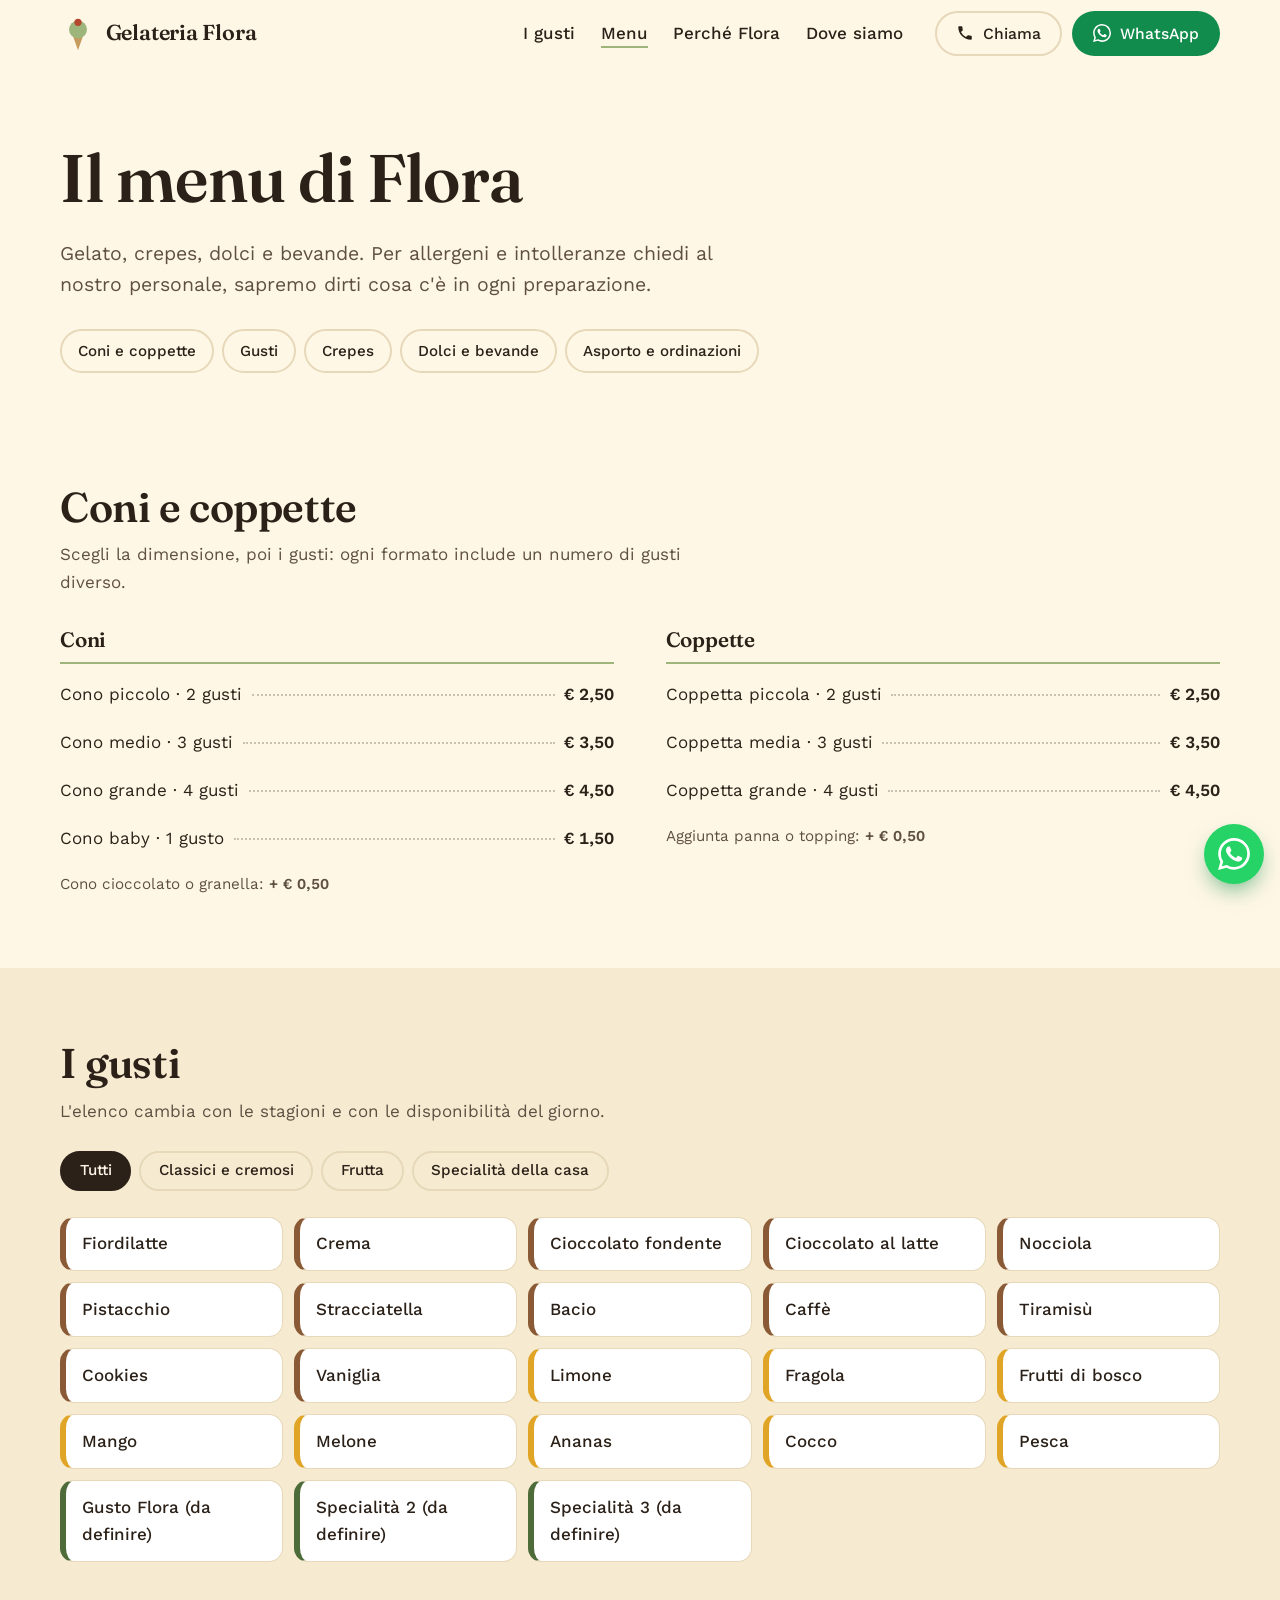
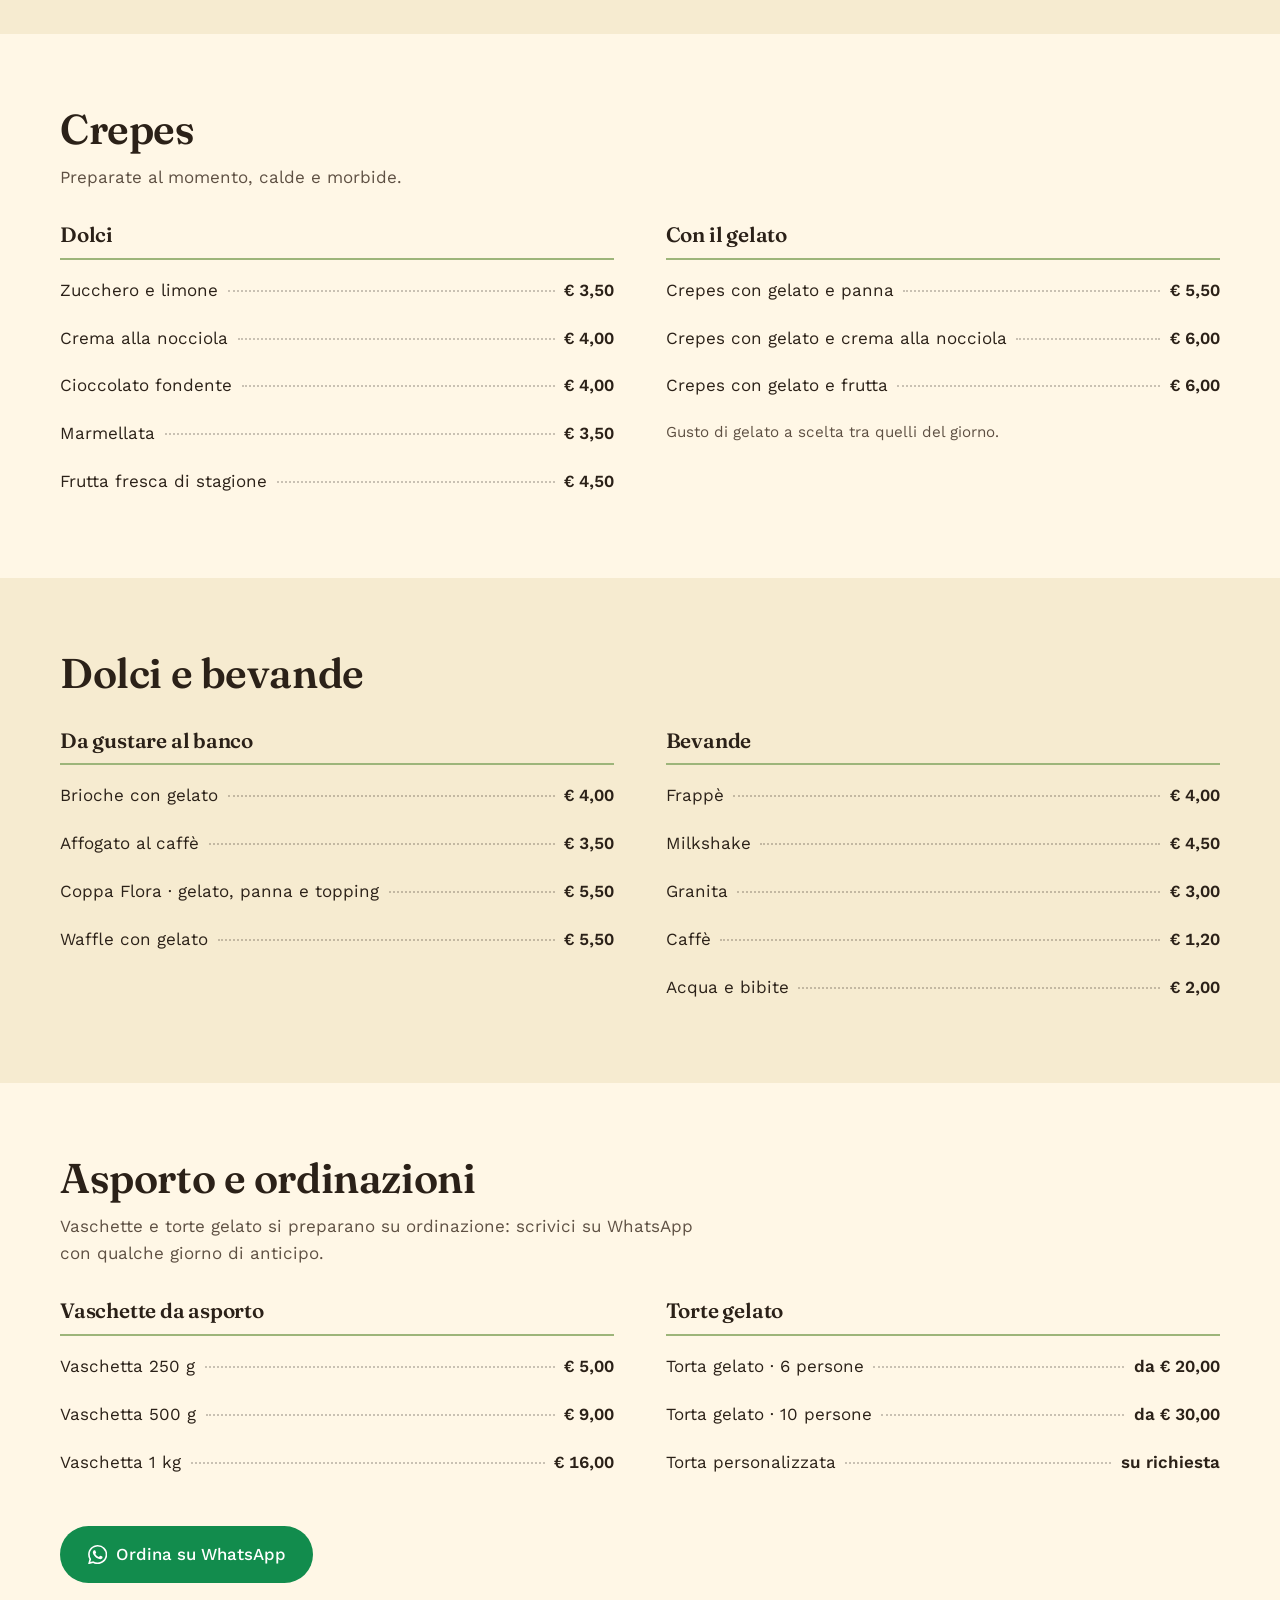
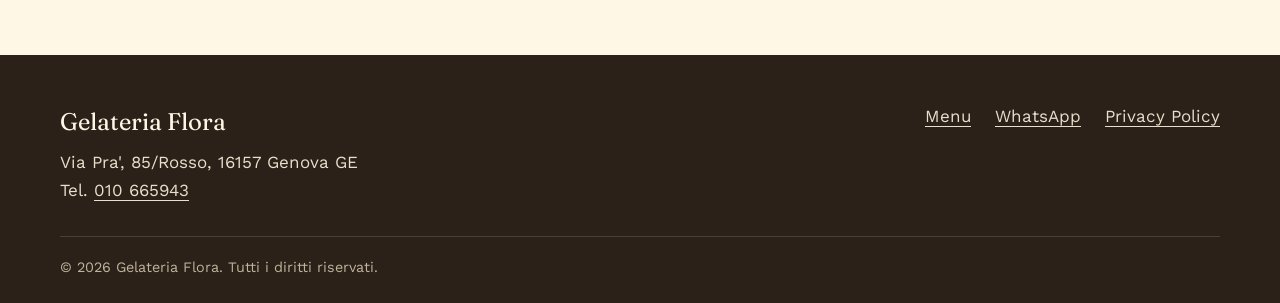
==== commit 216d4464: "Add files via upload" ====
--- a/menu.html
+++ b/menu.html
@@ -1,401 +1,247 @@
 <!DOCTYPE html>
 <html lang="it">
 <head>
-<meta charset="UTF-8">
-<meta name="viewport" content="width=device-width, initial-scale=1.0">
-<title>Gelateria Flora | Gelato Artigianale a Genova Pra'</title>
-<meta name="description" content="Gelateria Flora: gelato artigianale fatto con passione a Genova Pra'. Coni, coppe, crêpes e frappè con gusti freschi ogni giorno.">
-<link rel="icon" href="data:image/svg+xml,<svg xmlns=%22http://www.w3.org/2000/svg%22 viewBox=%220 0 100 100%22><text y=%22.9em%22 font-size=%2290%22>🍦</text></svg>">
-<link rel="preconnect" href="https://fonts.googleapis.com">
-<link rel="preconnect" href="https://fonts.gstatic.com" crossorigin>
-<link href="https://fonts.googleapis.com/css2?family=Fraunces:ital,opsz,wght@0,9..144,500;0,9..144,600;0,9..144,700;1,9..144,500&family=Poppins:wght@300;400;500;600&display=swap" rel="stylesheet">
-<link rel="stylesheet" href="style.css">
+  <meta charset="UTF-8">
+  <meta name="viewport" content="width=device-width, initial-scale=1">
+  <title>Menu | Gelateria Flora, Genova Pra'</title>
+  <meta name="description" content="Il menu della Gelateria Flora a Genova Pra': coni, coppette, gusti di gelato, crepes, dolci, bevande, vaschette e torte gelato su ordinazione.">
+  <meta name="theme-color" content="#FFF7E6">
+  <link rel="icon" href="assets/favicon.svg" type="image/svg+xml">
+  <link rel="preconnect" href="https://fonts.googleapis.com">
+  <link rel="preconnect" href="https://fonts.gstatic.com" crossorigin>
+  <link href="https://fonts.googleapis.com/css2?family=Fraunces:ital,opsz,wght@0,9..144,400;0,9..144,600;1,9..144,400&family=Work+Sans:wght@400;500;600&display=swap" rel="stylesheet">
+  <link rel="stylesheet" href="style.css">
 </head>
 <body>
 
-<a class="skip-link" href="#main">Vai al contenuto</a>
-
-<!-- HEADER -->
-<header class="site-header" id="header">
-  <div class="container header-inner">
-    <a href="index.html" class="logo" aria-label="Gelateria Flora - Home">
-      <svg width="38" height="38" viewBox="0 0 64 64" fill="none" aria-hidden="true">
-        <circle cx="32" cy="20" r="15" fill="#F7B7A3"/>
-        <circle cx="25" cy="14" r="5" fill="#FFDDD1" opacity=".8"/>
-        <path d="M17 34h30l-8 26a4 4 0 0 1-7.6.8L23 34z" fill="#F4E3CF"/>
-        <path d="M18 39h28M19 46h26M21 53h22" stroke="#C9A37C" stroke-width="1.4" opacity=".55"/>
+<!-- Icone SVG riutilizzabili -->
+<svg width="0" height="0" style="position:absolute" aria-hidden="true">
+  <symbol id="i-wa" viewBox="0 0 24 24"><path d="M17.472 14.382c-.297-.149-1.758-.867-2.03-.967-.273-.099-.471-.148-.67.15-.197.297-.767.966-.94 1.164-.173.199-.347.223-.644.075-.297-.15-1.255-.463-2.39-1.475-.883-.788-1.48-1.761-1.653-2.059-.173-.297-.018-.458.13-.606.134-.133.298-.347.446-.52.149-.174.198-.298.298-.497.099-.198.05-.371-.025-.52-.075-.149-.669-1.612-.916-2.207-.242-.579-.487-.5-.669-.51-.173-.008-.371-.01-.57-.01-.198 0-.52.074-.792.372-.272.297-1.04 1.016-1.04 2.479 0 1.462 1.065 2.875 1.213 3.074.149.198 2.096 3.2 5.077 4.487.709.306 1.262.489 1.694.625.712.227 1.36.195 1.871.118.571-.085 1.758-.719 2.006-1.413.248-.694.248-1.289.173-1.413-.074-.124-.272-.198-.57-.347m-5.421 7.403h-.004a9.87 9.87 0 01-5.031-1.378l-.361-.214-3.741.982.998-3.648-.235-.374a9.86 9.86 0 01-1.51-5.26c.001-5.45 4.436-9.884 9.888-9.884 2.64 0 5.122 1.03 6.988 2.898a9.825 9.825 0 012.893 6.994c-.003 5.45-4.437 9.884-9.885 9.884m8.413-18.297A11.815 11.815 0 0012.05 0C5.495 0 .16 5.335.157 11.892c0 2.096.547 4.142 1.588 5.945L.057 24l6.305-1.654a11.882 11.882 0 005.683 1.448h.005c6.554 0 11.89-5.335 11.893-11.893a11.821 11.821 0 00-3.48-8.413z"/></symbol>
+  <symbol id="i-phone" viewBox="0 0 24 24"><path d="M6.6 10.8a15.1 15.1 0 006.6 6.6l2.2-2.2a1 1 0 011-.25c1.1.37 2.3.57 3.6.57a1 1 0 011 1V20a1 1 0 01-1 1C10.6 21 3 13.4 3 4a1 1 0 011-1h3.5a1 1 0 011 1c0 1.3.2 2.5.57 3.6a1 1 0 01-.25 1z"/></symbol>
+  <symbol id="i-pin" viewBox="0 0 24 24"><path d="M12 2a7 7 0 00-7 7c0 5.2 7 13 7 13s7-7.8 7-13a7 7 0 00-7-7zm0 9.5A2.5 2.5 0 119.5 9 2.5 2.5 0 0112 11.5z"/></symbol>
+  <symbol id="i-clock" viewBox="0 0 24 24"><path d="M12 2a10 10 0 100 20 10 10 0 000-20zm4.2 13.3l-5.2-3.1V6.5h1.5v4.9l4.5 2.6z"/></symbol>
+  <symbol id="i-star" viewBox="0 0 24 24"><path d="M12 2.5l2.9 6.1 6.6.8-4.9 4.6 1.3 6.6L12 17.3l-5.9 3.3 1.3-6.6L2.5 9.4l6.6-.8z"/></symbol>
+</svg>
+
+<a class="skip" href="#contenuto">Vai al contenuto</a>
+
+<header class="site-header" id="top">
+  <div class="wrap header-inner">
+    <a class="brand" href="index.html" aria-label="Gelateria Flora, torna in alto">
+      <svg class="brand-mark" viewBox="0 0 40 40" aria-hidden="true">
+        <path d="M14 21h12l-6 17z" fill="#C79A5E"/>
+        <circle cx="20" cy="15" r="10" fill="#9DB57A"/>
+        <circle cx="20" cy="7" r="4" fill="#B5472F"/>
       </svg>
-      <span>Gelateria <em>Flora</em></span>
+      <span class="brand-name">Gelateria Flora</span>
     </a>
 
-    <nav class="main-nav" id="main-nav" aria-label="Navigazione principale">
-      <a href="#filosofia" class="nav-link">Filosofia</a>
-      <a href="#gusti" class="nav-link">I Gusti</a>
-      <a href="menu.html" class="nav-link">Menù & Prezzi</a>
-      <a href="#dove-siamo" class="nav-link">Dove Siamo</a>
-      <a href="menu.html" class="btn btn-primary btn-sm nav-cta">Vedi il Menù</a>
+    <nav class="nav" id="nav" aria-label="Principale">
+      <ul class="nav-list">
+        <li><a href="index.html#gusti">I gusti</a></li>
+        <li><a href="menu.html" aria-current="page">Menu</a></li>
+        <li><a href="index.html#punti-di-forza">Perché Flora</a></li>
+        <li><a href="index.html#info">Dove siamo</a></li>
+      </ul>
+      <div class="nav-actions">
+        <a class="btn btn-ghost" href="tel:010665943"><svg class="ico" aria-hidden="true"><use href="#i-phone"/></svg>Chiama</a>
+        <a class="btn btn-wa" href="https://wa.me/39NUMERO" target="_blank" rel="noopener"><svg class="ico" aria-hidden="true"><use href="#i-wa"/></svg>WhatsApp</a>
+      </div>
     </nav>
 
-    <button class="nav-toggle" id="navToggle" aria-label="Apri menu" aria-expanded="false" aria-controls="main-nav">
+    <button class="burger" id="burger" aria-expanded="false" aria-controls="nav" aria-label="Apri il menu">
       <span></span><span></span><span></span>
     </button>
   </div>
 </header>
-<div class="nav-overlay" id="navOverlay"></div>
-
-<!-- MAIN -->
-<main id="main">
-
-  <!-- ===== HERO ===== -->
-  <section class="hero">
-    <div class="hero-text-col">
-      <div class="hero-content">
-        <span class="badge fade-up">🌊 Genova Pra' · Dal 1980</span>
-        <h1 class="fade-up">Il gelato artigianale<br>che sa di <em>mare</em> e <em>sole</em></h1>
-        <p class="hero-lead fade-up">Ogni mattina selezioniamo le materie prime, ogni pomeriggio le trasformiamo in gusto. Nessun preparato, nessuna scorciatoia — solo il vero gelato di una volta.</p>
-        <div class="hero-cta fade-up">
-          <a href="menu.html" class="btn btn-primary">Scopri il Menù</a>
-          <a href="#dove-siamo" class="btn btn-outline">Come Raggiungerci</a>
-        </div>
-        <div class="hero-badges fade-up">
-          <div class="hb"><span class="hb-num">40+</span><span class="hb-label">Gusti freschi</span></div>
-          <div class="hb-sep"></div>
-          <div class="hb"><span class="hb-num">Dal 1980</span><span class="hb-label">A Genova Pra'</span></div>
-          <div class="hb-sep"></div>
-          <div class="hb"><span class="hb-num">100%</span><span class="hb-label">Artigianale</span></div>
-        </div>
-      </div>
-    </div>
-
-    <div class="hero-photo-col">
-      <div class="hero-photo-frame">
-        <img
-          src="https://images.unsplash.com/photo-1629385701021-fcd568a743e8?fm=jpg&q=85&w=1400&auto=format&fit=crop"
-          alt="Coni di gelato artigianale colorato con codette e gusti freschi"
-          width="700" height="900"
-          loading="eager" fetchpriority="high">
-        <div class="hero-photo-badge">
-          <svg width="18" height="18" viewBox="0 0 24 24" fill="none"><path d="M12 2l3 6 7 1-5 5 1 7-6-3-6 3 1-7L2 9l7-1z" fill="#F08A6C"/></svg>
-          <span>Fatto ogni giorno</span>
-        </div>
-      </div>
-      <div class="hero-blob hb1" aria-hidden="true"></div>
-      <div class="hero-blob hb2" aria-hidden="true"></div>
-    </div>
-
-    <a href="#filosofia" class="scroll-hint" aria-label="Scorri in basso">
-      <svg width="22" height="22" viewBox="0 0 24 24" fill="none"><path d="M12 5v14M5 12l7 7 7-7" stroke="currentColor" stroke-width="2" stroke-linecap="round" stroke-linejoin="round"/></svg>
-    </a>
-  </section>
-
-  <!-- ===== RIBBON ===== -->
-  <div class="ribbon" aria-hidden="true">
-    <div class="ribbon-track">
-      <span>🍦 Pistacchio</span><span>·</span>
-      <span>🍓 Fragola</span><span>·</span>
-      <span>🍫 Cioccolato Fondente</span><span>·</span>
-      <span>🥭 Mango</span><span>·</span>
-      <span>🍋 Limone della Riviera</span><span>·</span>
-      <span>🌰 Nocciola Piemontese</span><span>·</span>
-      <span>🍑 Pesca Ligure</span><span>·</span>
-      <span>🫐 Mirtillo</span><span>·</span>
-      <span>🍦 Crema Flora</span><span>·</span>
-      <span>🍦 Pistacchio</span><span>·</span>
-      <span>🍓 Fragola</span><span>·</span>
-      <span>🍫 Cioccolato Fondente</span><span>·</span>
-      <span>🥭 Mango</span><span>·</span>
-      <span>🍋 Limone della Riviera</span><span>·</span>
-      <span>🌰 Nocciola Piemontese</span><span>·</span>
-      <span>🍑 Pesca Ligure</span><span>·</span>
-      <span>🫐 Mirtillo</span><span>·</span>
-      <span>🍦 Crema Flora</span><span>·</span>
+
+<main id="contenuto">
+  <!-- NOTA PER CHI MODIFICA: i prezzi e i gusti qui sotto sono ESEMPI.
+       Sostituisci ogni prezzo (classe "price") e ogni gusto con i dati reali della gelateria. -->
+
+  <section class="menu-hero">
+    <div class="wrap">
+      <h1>Il menu di Flora</h1>
+      <p class="lead">Gelato, crepes, dolci e bevande. Per allergeni e intolleranze chiedi al nostro personale, sapremo dirti cosa c'è in ogni preparazione.</p>
+      <nav class="menu-jump" aria-label="Sezioni del menu">
+        <a href="#gelato">Coni e coppette</a>
+        <a href="#gusti">Gusti</a>
+        <a href="#crepes">Crepes</a>
+        <a href="#dolci">Dolci e bevande</a>
+        <a href="#asporto">Asporto e ordinazioni</a>
+      </nav>
+    </div>
+  </section>
+
+  <section class="menu-section" id="gelato">
+    <div class="wrap">
+      <h2>Coni e coppette</h2>
+      <p class="menu-note">Scegli la dimensione, poi i gusti: ogni formato include un numero di gusti diverso.</p>
+      <div class="menu-cols">
+        <div class="menu-block">
+          <h3>Coni</h3>
+          <ul class="price-list">
+          <li><span class="r-name">Cono piccolo · 2 gusti</span><span class="r-dots" aria-hidden="true"></span><span class="price">€ 2,50</span></li>
+          <li><span class="r-name">Cono medio · 3 gusti</span><span class="r-dots" aria-hidden="true"></span><span class="price">€ 3,50</span></li>
+          <li><span class="r-name">Cono grande · 4 gusti</span><span class="r-dots" aria-hidden="true"></span><span class="price">€ 4,50</span></li>
+          <li><span class="r-name">Cono baby · 1 gusto</span><span class="r-dots" aria-hidden="true"></span><span class="price">€ 1,50</span></li>
+          </ul>
+          <p class="menu-extra">Cono cioccolato o granella: <span class="price">+ € 0,50</span></p>
+        </div>
+        <div class="menu-block">
+          <h3>Coppette</h3>
+          <ul class="price-list">
+          <li><span class="r-name">Coppetta piccola · 2 gusti</span><span class="r-dots" aria-hidden="true"></span><span class="price">€ 2,50</span></li>
+          <li><span class="r-name">Coppetta media · 3 gusti</span><span class="r-dots" aria-hidden="true"></span><span class="price">€ 3,50</span></li>
+          <li><span class="r-name">Coppetta grande · 4 gusti</span><span class="r-dots" aria-hidden="true"></span><span class="price">€ 4,50</span></li>
+          </ul>
+          <p class="menu-extra">Aggiunta panna o topping: <span class="price">+ € 0,50</span></p>
+        </div>
+      </div>
+    </div>
+  </section>
+
+  <section class="menu-section menu-tint" id="gusti">
+    <div class="wrap">
+      <h2>I gusti</h2>
+      <p class="menu-note">L'elenco cambia con le stagioni e con le disponibilità del giorno.</p>
+      <div class="filter" role="group" aria-label="Filtra i gusti">
+        <button type="button" class="chip is-active" data-filter="all" aria-pressed="true">Tutti</button>
+        <button type="button" class="chip" data-filter="creme" aria-pressed="false">Classici e cremosi</button>
+        <button type="button" class="chip" data-filter="frutta" aria-pressed="false">Frutta</button>
+        <button type="button" class="chip" data-filter="casa" aria-pressed="false">Specialità della casa</button>
+      </div>
+      <ul class="flavors" id="flavors">
+          <li data-cat="creme">Fiordilatte</li>
+          <li data-cat="creme">Crema</li>
+          <li data-cat="creme">Cioccolato fondente</li>
+          <li data-cat="creme">Cioccolato al latte</li>
+          <li data-cat="creme">Nocciola</li>
+          <li data-cat="creme">Pistacchio</li>
+          <li data-cat="creme">Stracciatella</li>
+          <li data-cat="creme">Bacio</li>
+          <li data-cat="creme">Caffè</li>
+          <li data-cat="creme">Tiramisù</li>
+          <li data-cat="creme">Cookies</li>
+          <li data-cat="creme">Vaniglia</li>
+          <li data-cat="frutta">Limone</li>
+          <li data-cat="frutta">Fragola</li>
+          <li data-cat="frutta">Frutti di bosco</li>
+          <li data-cat="frutta">Mango</li>
+          <li data-cat="frutta">Melone</li>
+          <li data-cat="frutta">Ananas</li>
+          <li data-cat="frutta">Cocco</li>
+          <li data-cat="frutta">Pesca</li>
+          <li data-cat="casa">Gusto Flora (da definire)</li>
+          <li data-cat="casa">Specialità 2 (da definire)</li>
+          <li data-cat="casa">Specialità 3 (da definire)</li>
+      </ul>
+    </div>
+  </section>
+
+  <section class="menu-section" id="crepes">
+    <div class="wrap">
+      <h2>Crepes</h2>
+      <p class="menu-note">Preparate al momento, calde e morbide.</p>
+      <div class="menu-cols">
+        <div class="menu-block">
+          <h3>Dolci</h3>
+          <ul class="price-list">
+          <li><span class="r-name">Zucchero e limone</span><span class="r-dots" aria-hidden="true"></span><span class="price">€ 3,50</span></li>
+          <li><span class="r-name">Crema alla nocciola</span><span class="r-dots" aria-hidden="true"></span><span class="price">€ 4,00</span></li>
+          <li><span class="r-name">Cioccolato fondente</span><span class="r-dots" aria-hidden="true"></span><span class="price">€ 4,00</span></li>
+          <li><span class="r-name">Marmellata</span><span class="r-dots" aria-hidden="true"></span><span class="price">€ 3,50</span></li>
+          <li><span class="r-name">Frutta fresca di stagione</span><span class="r-dots" aria-hidden="true"></span><span class="price">€ 4,50</span></li>
+          </ul>
+        </div>
+        <div class="menu-block">
+          <h3>Con il gelato</h3>
+          <ul class="price-list">
+          <li><span class="r-name">Crepes con gelato e panna</span><span class="r-dots" aria-hidden="true"></span><span class="price">€ 5,50</span></li>
+          <li><span class="r-name">Crepes con gelato e crema alla nocciola</span><span class="r-dots" aria-hidden="true"></span><span class="price">€ 6,00</span></li>
+          <li><span class="r-name">Crepes con gelato e frutta</span><span class="r-dots" aria-hidden="true"></span><span class="price">€ 6,00</span></li>
+          </ul>
+          <p class="menu-extra">Gusto di gelato a scelta tra quelli del giorno.</p>
+        </div>
+      </div>
+    </div>
+  </section>
+
+  <section class="menu-section menu-tint" id="dolci">
+    <div class="wrap">
+      <h2>Dolci e bevande</h2>
+      <div class="menu-cols">
+        <div class="menu-block">
+          <h3>Da gustare al banco</h3>
+          <ul class="price-list">
+          <li><span class="r-name">Brioche con gelato</span><span class="r-dots" aria-hidden="true"></span><span class="price">€ 4,00</span></li>
+          <li><span class="r-name">Affogato al caffè</span><span class="r-dots" aria-hidden="true"></span><span class="price">€ 3,50</span></li>
+          <li><span class="r-name">Coppa Flora · gelato, panna e topping</span><span class="r-dots" aria-hidden="true"></span><span class="price">€ 5,50</span></li>
+          <li><span class="r-name">Waffle con gelato</span><span class="r-dots" aria-hidden="true"></span><span class="price">€ 5,50</span></li>
+          </ul>
+        </div>
+        <div class="menu-block">
+          <h3>Bevande</h3>
+          <ul class="price-list">
+          <li><span class="r-name">Frappè</span><span class="r-dots" aria-hidden="true"></span><span class="price">€ 4,00</span></li>
+          <li><span class="r-name">Milkshake</span><span class="r-dots" aria-hidden="true"></span><span class="price">€ 4,50</span></li>
+          <li><span class="r-name">Granita</span><span class="r-dots" aria-hidden="true"></span><span class="price">€ 3,00</span></li>
+          <li><span class="r-name">Caffè</span><span class="r-dots" aria-hidden="true"></span><span class="price">€ 1,20</span></li>
+          <li><span class="r-name">Acqua e bibite</span><span class="r-dots" aria-hidden="true"></span><span class="price">€ 2,00</span></li>
+          </ul>
+        </div>
+      </div>
+    </div>
+  </section>
+
+  <section class="menu-section" id="asporto">
+    <div class="wrap">
+      <h2>Asporto e ordinazioni</h2>
+      <p class="menu-note">Vaschette e torte gelato si preparano su ordinazione: scrivici su WhatsApp con qualche giorno di anticipo.</p>
+      <div class="menu-cols">
+        <div class="menu-block">
+          <h3>Vaschette da asporto</h3>
+          <ul class="price-list">
+          <li><span class="r-name">Vaschetta 250 g</span><span class="r-dots" aria-hidden="true"></span><span class="price">€ 5,00</span></li>
+          <li><span class="r-name">Vaschetta 500 g</span><span class="r-dots" aria-hidden="true"></span><span class="price">€ 9,00</span></li>
+          <li><span class="r-name">Vaschetta 1 kg</span><span class="r-dots" aria-hidden="true"></span><span class="price">€ 16,00</span></li>
+          </ul>
+        </div>
+        <div class="menu-block">
+          <h3>Torte gelato</h3>
+          <ul class="price-list">
+          <li><span class="r-name">Torta gelato · 6 persone</span><span class="r-dots" aria-hidden="true"></span><span class="price">da € 20,00</span></li>
+          <li><span class="r-name">Torta gelato · 10 persone</span><span class="r-dots" aria-hidden="true"></span><span class="price">da € 30,00</span></li>
+          <li><span class="r-name">Torta personalizzata</span><span class="r-dots" aria-hidden="true"></span><span class="price">su richiesta</span></li>
+          </ul>
+        </div>
+      </div>
+      <p class="section-cta"><a class="btn btn-wa btn-lg" href="https://wa.me/39NUMERO" target="_blank" rel="noopener"><svg class="ico" aria-hidden="true"><use href="#i-wa"/></svg>Ordina su WhatsApp</a></p>
+    </div>
+  </section>
+</main>
+
+<footer class="site-footer">
+  <div class="wrap footer-inner">
+    <div>
+      <p class="footer-brand">Gelateria Flora</p>
+      <p>Via Pra', 85/Rosso, 16157 Genova GE<br>Tel. <a href="tel:010665943">010 665943</a></p>
+    </div>
+    <div class="footer-links">
+      <a href="menu.html" aria-current="page">Menu</a>
+      <a href="https://wa.me/39NUMERO" target="_blank" rel="noopener">WhatsApp</a>
+      <a href="#" id="privacy-link">Privacy Policy</a>
     </div>
   </div>
-
-  <!-- ===== FILOSOFIA ===== -->
-  <section class="philosophy" id="filosofia">
-    <div class="container">
-      <div class="philosophy-inner">
-        <div class="philosophy-visual fade-up">
-          <div class="philo-img-wrap">
-            <img
-              src="https://images.unsplash.com/photo-1501443762994-82bd5dace89a?fm=jpg&q=80&w=900&auto=format&fit=crop"
-              alt="Palline di gelato artigianale colorate in vetrina"
-              width="540" height="640" loading="lazy">
-            <div class="philo-tag">
-              <svg width="16" height="16" viewBox="0 0 24 24" fill="none"><path d="M12 2C8.13 2 5 5.13 5 9c0 5.25 7 13 7 13s7-7.75 7-13c0-3.87-3.13-7-7-7z" fill="#5B8C7A"/></svg>
-              <span>Genova Pra'</span>
-            </div>
-          </div>
-          <div class="philo-float-card">
-            <p class="philo-quote">"Il vero gelato<br>racconta il territorio"</p>
-          </div>
-        </div>
-
-        <div class="philosophy-text fade-up" style="--delay:.1s">
-          <p class="eyebrow">La Nostra Filosofia</p>
-          <h2>Fatto in casa,<br>come una volta</h2>
-          <p class="lead-text">Da oltre quarant'anni prepariamo il gelato nello stesso modo: con le mani, con la testa e con il cuore. Nessun preparato industriale entra nel nostro laboratorio.</p>
-          <p>Scegliamo la frutta dai mercati locali, il latte da fornitori fidati della Liguria, e lavoriamo ogni gusto dalla ricetta base. Il risultato è una cremosità e un sapore che si sente alla prima cucchiaiata.</p>
-
-          <div class="philo-pillars">
-            <div class="pillar">
-              <div class="pillar-icon">
-                <svg viewBox="0 0 32 32" width="24" height="24" fill="none"><circle cx="16" cy="16" r="14" fill="#FBF3E7"/><path d="M16 7c-4 3-7 7-7 11a7 7 0 0 0 14 0c0-4-3-8-7-11z" fill="#A9D6C9"/></svg>
-              </div>
-              <div><strong>Materie prime</strong><p>Selezioniamo frutta e latte freschi ogni mattina</p></div>
-            </div>
-            <div class="pillar">
-              <div class="pillar-icon">
-                <svg viewBox="0 0 32 32" width="24" height="24" fill="none"><circle cx="16" cy="16" r="14" fill="#FBF3E7"/><circle cx="16" cy="16" r="8" stroke="#F08A6C" stroke-width="2"/><path d="M16 10v6l4 2" stroke="#F08A6C" stroke-width="2" stroke-linecap="round"/></svg>
-              </div>
-              <div><strong>Produzione quotidiana</strong><p>Produciamo solo quel che vendiamo, mai in anticipo</p></div>
-            </div>
-            <div class="pillar">
-              <div class="pillar-icon">
-                <svg viewBox="0 0 32 32" width="24" height="24" fill="none"><circle cx="16" cy="16" r="14" fill="#FBF3E7"/><path d="M9 16l5 5 9-9" stroke="#5B8C7A" stroke-width="2.5" stroke-linecap="round" stroke-linejoin="round"/></svg>
-              </div>
-              <div><strong>Senza compromessi</strong><p>Zero additivi, zero coloranti artificiali</p></div>
-            </div>
-          </div>
-        </div>
-      </div>
-    </div>
-  </section>
-
-  <!-- ===== I GUSTI (overview) ===== -->
-  <section class="flavors" id="gusti">
-    <div class="container">
-      <div class="section-head fade-up">
-        <p class="eyebrow">I Nostri Gusti</p>
-        <h2>Oltre 40 gusti freschi</h2>
-        <p class="section-sub">Tre famiglie di gusto, infinite combinazioni. La lista completa cambia ogni giorno.</p>
-      </div>
-
-      <div class="flavor-families fade-up" style="--delay:.08s">
-
-        <div class="family-card">
-          <div class="family-img">
-            <svg viewBox="0 0 200 180" width="100%" xmlns="http://www.w3.org/2000/svg">
-              <circle cx="80"  cy="70" r="55" fill="#F7B7A3" opacity=".9"/>
-              <circle cx="130" cy="60" r="48" fill="#FFE3A3" opacity=".85"/>
-              <circle cx="105" cy="100" r="52" fill="#C9914A" opacity=".75"/>
-              <circle cx="65"  cy="48" r="16" fill="#FFDDD1" opacity=".7"/>
-              <circle cx="140" cy="90" r="10" fill="#FFF3CC" opacity=".6"/>
-            </svg>
-          </div>
-          <div class="family-body">
-            <h3>Grandi Classici</h3>
-            <p>Cioccolato, nocciola, crema Flora, fior di latte, pistacchio, stracciatella, caffè, amarena</p>
-            <span class="family-count">8+ gusti</span>
-          </div>
-        </div>
-
-        <div class="family-card">
-          <div class="family-img">
-            <svg viewBox="0 0 200 180" width="100%" xmlns="http://www.w3.org/2000/svg">
-              <circle cx="70"  cy="80" r="52" fill="#F08A6C" opacity=".85"/>
-              <circle cx="130" cy="65" r="46" fill="#8FC18A" opacity=".8"/>
-              <circle cx="110" cy="110" r="44" fill="#F7C548" opacity=".75"/>
-              <circle cx="55"  cy="50" r="14" fill="#FBBCAC" opacity=".6"/>
-              <circle cx="148" cy="100" r="11" fill="#DDEEDD" opacity=".6"/>
-            </svg>
-          </div>
-          <div class="family-body">
-            <h3>Frutta di Stagione</h3>
-            <p>Fragola, limone della Riviera, pesca ligure, mirtillo, mango, albicocca, lampone, melone</p>
-            <span class="family-count">12+ gusti</span>
-          </div>
-        </div>
-
-        <div class="family-card">
-          <div class="family-img">
-            <svg viewBox="0 0 200 180" width="100%" xmlns="http://www.w3.org/2000/svg">
-              <circle cx="90"  cy="75" r="50" fill="#A9D6C9" opacity=".9"/>
-              <circle cx="140" cy="70" r="44" fill="#7FBBA6" opacity=".75"/>
-              <circle cx="75"  cy="115" r="46" fill="#DCEFEA" opacity=".8"/>
-              <circle cx="60"  cy="52" r="12" fill="#C5E8E0" opacity=".7"/>
-              <circle cx="155" cy="105" r="9" fill="#B0E0D4" opacity=".6"/>
-            </svg>
-          </div>
-          <div class="family-body">
-            <h3>Specialità Flora</h3>
-            <p>Pesto ligure, fiordilatte al basilico, crema al limoncino, semifreddo torrone, zabaione</p>
-            <span class="family-count">10+ gusti</span>
-          </div>
-        </div>
-
-      </div>
-
-      <div class="flavors-cta fade-up" style="--delay:.16s">
-        <a href="menu.html" class="btn btn-primary">Vedi Menù Completo con Prezzi</a>
-      </div>
-    </div>
-  </section>
-
-  <!-- ===== GALLERY STRIP ===== -->
-  <section class="gallery-strip" aria-label="Galleria immagini">
-    <div class="gallery-strip-inner">
-      <div class="gs-item gs-tall">
-        <img src="https://images.unsplash.com/photo-1560008581-09826d1de69e?fm=jpg&q=75&w=600&auto=format&fit=crop" alt="Coppa gelato con panna" loading="lazy" width="400" height="600">
-      </div>
-      <div class="gs-col">
-        <div class="gs-item">
-          <img src="https://images.unsplash.com/photo-1551024506-0bccd828d307?fm=jpg&q=75&w=600&auto=format&fit=crop" alt="Gelato in tazza con frutti di bosco" loading="lazy" width="400" height="300">
-        </div>
-        <div class="gs-item">
-          <img src="https://images.unsplash.com/photo-1497034825429-c343d7c6a68f?fm=jpg&q=75&w=600&auto=format&fit=crop" alt="Cono gelato colorato" loading="lazy" width="400" height="300">
-        </div>
-      </div>
-      <div class="gs-item gs-tall">
-        <img src="https://images.unsplash.com/photo-1570197571499-166b36435e9f?fm=jpg&q=75&w=600&auto=format&fit=crop" alt="Gelato alla fragola fresco" loading="lazy" width="400" height="600">
-      </div>
-    </div>
-  </section>
-
-  <!-- ===== DOVE SIAMO ===== -->
-  <section class="location" id="dove-siamo">
-    <div class="container">
-      <div class="section-head fade-up">
-        <p class="eyebrow">Dove Siamo</p>
-        <h2>Vieni a trovarci</h2>
-        <p class="section-sub">A due passi dal lungomare di Pra', il posto perfetto per una sosta gelato dopo la spiaggia.</p>
-      </div>
-
-      <div class="location-inner">
-        <div class="location-info fade-up">
-          <div class="info-card">
-            <div class="info-icon-wrap">
-              <svg viewBox="0 0 24 24" width="22" height="22" fill="none"><path d="M12 22s7-7.58 7-13a7 7 0 1 0-14 0c0 5.42 7 13 7 13z" stroke="#5B8C7A" stroke-width="1.8" fill="none"/><circle cx="12" cy="9" r="2.5" stroke="#5B8C7A" stroke-width="1.8"/></svg>
-            </div>
-            <div class="info-text">
-              <h3>Indirizzo</h3>
-              <p>Via Pra', 16157 Genova (GE)<br><small>Quartiere Pra' — Riviera di Ponente</small></p>
-              <a href="https://www.google.com/maps/search/Gelateria+Flora+Genova+Pra" target="_blank" rel="noopener" class="info-link">Apri in Google Maps →</a>
-            </div>
-          </div>
-
-          <div class="info-card">
-            <div class="info-icon-wrap">
-              <svg viewBox="0 0 24 24" width="22" height="22" fill="none"><circle cx="12" cy="12" r="9" stroke="#5B8C7A" stroke-width="1.8"/><path d="M12 7v5l3.5 2" stroke="#5B8C7A" stroke-width="1.8" stroke-linecap="round"/></svg>
-            </div>
-            <div class="info-text">
-              <h3>Orari di Apertura</h3>
-              <table class="hours-table">
-                <tr><td>Lunedì – Venerdì</td><td><strong>11:00 – 23:00</strong></td></tr>
-                <tr><td>Sabato</td><td><strong>10:30 – 23:30</strong></td></tr>
-                <tr><td>Domenica</td><td><strong>10:30 – 23:30</strong></td></tr>
-              </table>
-              <p class="hours-note">⚠️ Orario estivo — potrebbe variare in inverno</p>
-            </div>
-          </div>
-
-          <div class="info-card">
-            <div class="info-icon-wrap">
-              <svg viewBox="0 0 24 24" width="22" height="22" fill="none"><path d="M3 6.5C3 5.7 3.7 5 4.5 5H7l2 4.5L7.2 11a12 12 0 0 0 5.8 5.8l1.5-1.8L19 17v2.5c0 .8-.7 1.5-1.5 1.5C10.5 21 3 13.5 3 6.5z" stroke="#5B8C7A" stroke-width="1.8" stroke-linejoin="round"/></svg>
-            </div>
-            <div class="info-text">
-              <h3>Contatti</h3>
-              <p>
-                <a href="tel:0100000000" class="info-link">📞 010 000 0000</a><br>
-                <a href="mailto:info@gelateriaflora.it" class="info-link">✉️ info@gelateriaflora.it</a>
-              </p>
-            </div>
-          </div>
-
-          <div class="info-card info-card-reach">
-            <h3>Come Raggiungere</h3>
-            <div class="reach-items">
-              <span>🚌 Bus linea 1 — fermata Pra' Centro</span>
-              <span>🚂 Treno — stazione di Pra'</span>
-              <span>🏖️ A 5 min a piedi dal mare</span>
-              <span>🚗 Parcheggi liberi nelle vicinanze</span>
-            </div>
-          </div>
-        </div>
-
-        <div class="location-map-wrap fade-up" style="--delay:.12s">
-          <div class="map-container">
-            <iframe
-              title="Mappa Gelateria Flora — Genova Pra'"
-              src="https://www.openstreetmap.org/export/embed.html?bbox=8.7848%2C44.4085%2C8.8248%2C44.4285&amp;layer=mapnik&amp;marker=44.4185%2C8.8048"
-              width="100%" height="100%"
-              style="border:0;"
-              loading="lazy"
-              allowfullscreen
-              aria-label="Mappa OpenStreetMap con la posizione della Gelateria Flora a Genova Pra'">
-            </iframe>
-            <div class="map-pin-label">
-              <svg width="14" height="14" viewBox="0 0 24 24" fill="none"><path d="M12 22s7-7.58 7-13a7 7 0 1 0-14 0c0 5.42 7 13 7 13z" fill="#F08A6C"/><circle cx="12" cy="9" r="3" fill="#fff"/></svg>
-              Gelateria Flora
-            </div>
-          </div>
-          <a href="https://www.openstreetmap.org/?mlat=44.4185&mlon=8.8048#map=16/44.4185/8.8048" target="_blank" rel="noopener" class="map-fullscreen-link">Apri mappa grande →</a>
-        </div>
-      </div>
-    </div>
-  </section>
-
-</main>
-
-<!-- FOOTER -->
-<footer class="site-footer">
-  <div class="footer-wave" aria-hidden="true">
-    <svg viewBox="0 0 1440 80" preserveAspectRatio="none" xmlns="http://www.w3.org/2000/svg">
-      <path d="M0 40 Q360 0 720 40 T1440 40 V80 H0Z" fill="#3E332A"/>
-    </svg>
-  </div>
-  <div class="footer-body">
-    <div class="container footer-inner">
-      <div class="footer-col footer-brand">
-        <div class="logo">
-          <svg width="32" height="32" viewBox="0 0 64 64" fill="none" aria-hidden="true">
-            <circle cx="32" cy="20" r="15" fill="#F7B7A3"/>
-            <path d="M17 34h30l-8 26a4 4 0 0 1-7.6.8L23 34z" fill="#F4E3CF"/>
-          </svg>
-          <span>Gelateria <em>Flora</em></span>
-        </div>
-        <p>Gelato artigianale fatto con passione ogni giorno a Genova Pra', dal 1980.</p>
-        <div class="footer-social">
-          <a href="#" aria-label="Instagram" class="social-link">
-            <svg viewBox="0 0 24 24" width="20" height="20" fill="none"><rect x="2" y="2" width="20" height="20" rx="5" stroke="currentColor" stroke-width="1.7"/><circle cx="12" cy="12" r="5" stroke="currentColor" stroke-width="1.7"/><circle cx="17.5" cy="6.5" r="1" fill="currentColor"/></svg>
-          </a>
-          <a href="#" aria-label="Facebook" class="social-link">
-            <svg viewBox="0 0 24 24" width="20" height="20" fill="none"><path d="M18 2h-3a5 5 0 0 0-5 5v3H7v4h3v8h4v-8h3l1-4h-4V7a1 1 0 0 1 1-1h3z" stroke="currentColor" stroke-width="1.7" stroke-linejoin="round"/></svg>
-          </a>
-        </div>
-      </div>
-
-      <div class="footer-col">
-        <h4>Navigazione</h4>
-        <a href="#filosofia">La Nostra Filosofia</a>
-        <a href="#gusti">I Gusti</a>
-        <a href="menu.html">Menù & Prezzi</a>
-        <a href="#dove-siamo">Dove Siamo</a>
-      </div>
-
-      <div class="footer-col">
-        <h4>Contatti</h4>
-        <a href="tel:0100000000">010 000 0000</a>
-        <a href="mailto:info@gelateriaflora.it">info@gelateriaflora.it</a>
-        <p class="footer-addr">Via Pra', 16157<br>Genova (GE)</p>
-      </div>
-
-      <div class="footer-col">
-        <h4>Legale</h4>
-        <a href="privacy.html">Privacy Policy</a>
-        <a href="cookie.html">Cookie Policy</a>
-        <p class="footer-addr" style="margin-top:.8rem">P.IVA 00000000000</p>
-      </div>
-    </div>
-
-    <div class="container footer-bottom">
-      <p>© <span id="year"></span> Gelateria Flora — Tutti i diritti riservati. Sito realizzato con ❤️ a Genova.</p>
-      <p>I prezzi indicati nel menù sono orientativi e possono variare. Foto: <a href="https://unsplash.com" target="_blank" rel="noopener" style="text-decoration:underline">Unsplash</a></p>
-    </div>
+  <div class="wrap footer-bottom">
+    <p>© <span id="year">2026</span> Gelateria Flora. Tutti i diritti riservati.</p>
   </div>
 </footer>
 
-<script src="main.js"></script>
+<a class="wa-float" href="https://wa.me/39NUMERO" target="_blank" rel="noopener" aria-label="Scrivici su WhatsApp">
+  <svg aria-hidden="true"><use href="#i-wa"/></svg>
+</a>
+
+<script src="script.js"></script>
 </body>
 </html>
--- a/style.css
+++ b/style.css
@@ -1,460 +1,225 @@
-/* ==========================================================================
-   Gelateria Flora — Stylesheet
-   ========================================================================== */
-
-:root{
-  --cream:#FFFBF4;
-  --cream-deep:#FBF3E7;
-  --white:#FFFFFF;
-  --ink:#3E332A;
-  --ink-soft:#6B5E50;
-  --peach:#F7B7A3;
-  --peach-deep:#F08A6C;
-  --mint:#A9D6C9;
-  --mint-deep:#5B8C7A;
-  --sand:#E8B873;
-  --sand-deep:#C9914A;
-  --butter:#FFE3A3;
-
-  --radius-lg:28px;
-  --radius-md:18px;
-  --radius-sm:12px;
-
-  --shadow-soft:0 10px 30px rgba(62,51,42,.08);
-  --shadow-card:0 14px 34px rgba(62,51,42,.10);
-
-  --font-display:'Fraunces', serif;
-  --font-body:'Poppins', sans-serif;
-
-  --ease:cubic-bezier(.22,1,.36,1);
-}
-
-*,*::before,*::after{ box-sizing:border-box; }
-html{ scroll-behavior:smooth; }
-
-body{
-  margin:0;
-  font-family:var(--font-body);
-  color:var(--ink);
-  background:var(--cream);
-  line-height:1.6;
-  -webkit-font-smoothing:antialiased;
-  overflow-x:hidden;
-}
-
-img,svg{ display:block; max-width:100%; }
-
-a{ color:inherit; text-decoration:none; }
-
-.container{
-  width:100%;
-  max-width:1180px;
-  margin-inline:auto;
-  padding-inline:24px;
-}
-
-.skip-link{
-  position:absolute; left:-999px; top:0;
-  background:var(--ink); color:#fff; padding:10px 16px;
-  border-radius:0 0 8px 0; z-index:200;
-}
-.skip-link:focus{ left:0; }
-
-h1,h2,h3{
-  font-family:var(--font-display);
-  font-weight:600;
-  line-height:1.15;
-  margin:0 0 .5em;
-  color:var(--ink);
-}
-h1{ font-size:clamp(2.2rem,5.5vw,3.8rem); font-weight:700; }
-h2{ font-size:clamp(1.8rem,4vw,2.6rem); }
-h3{ font-size:1.25rem; margin-bottom:.4em; }
-
-p{ margin:0 0 1em; color:var(--ink-soft); }
-
-.eyebrow{
-  display:inline-block;
-  font-size:.8rem;
-  letter-spacing:.14em;
-  text-transform:uppercase;
-  color:var(--mint-deep);
-  font-weight:600;
-  margin-bottom:.8em;
-}
-.center{ text-align:center; }
-.section-lead{ max-width:560px; margin-inline:auto 2.4rem auto; }
-.section-lead.center{ margin-inline:auto; }
-
-/* Buttons */
-.btn{
-  display:inline-flex;
-  align-items:center;
-  justify-content:center;
-  padding:.95rem 1.8rem;
-  border-radius:50px;
-  font-weight:600;
-  font-size:.95rem;
-  transition:transform .35s var(--ease), box-shadow .35s var(--ease), background .35s var(--ease);
-  cursor:pointer;
-  border:2px solid transparent;
-}
-.btn-primary{
-  background:var(--peach-deep);
-  color:#fff;
-  box-shadow:0 10px 24px rgba(240,138,108,.35);
-}
-.btn-primary:hover{ transform:translateY(-3px); box-shadow:0 16px 30px rgba(240,138,108,.42); }
-.btn-ghost{
-  background:transparent;
-  border-color:var(--ink);
-  color:var(--ink);
-}
-.btn-ghost:hover{ background:var(--ink); color:#fff; transform:translateY(-3px); }
-
-/* ==========================================================================
-   Header
-   ========================================================================== */
-.site-header{
-  position:fixed; inset:0 0 auto 0;
-  z-index:100;
-  background:rgba(255,251,244,.75);
-  backdrop-filter:blur(10px);
-  transition:box-shadow .3s var(--ease), background .3s var(--ease);
-}
-.site-header.scrolled{
-  box-shadow:0 6px 24px rgba(62,51,42,.08);
-  background:rgba(255,251,244,.92);
-}
-.header-inner{
-  display:flex;
-  align-items:center;
-  justify-content:space-between;
-  padding-block:14px;
-}
-.logo{
-  display:flex; align-items:center; gap:10px;
-  font-family:var(--font-display);
-  font-weight:600;
-  font-size:1.25rem;
-  color:var(--ink);
-}
-.logo em{ font-style:normal; color:var(--peach-deep); }
-.logo.small{ font-size:1rem; gap:8px; }
-
-.main-nav{ display:flex; gap:2.2rem; }
-.main-nav a{
-  font-size:.95rem;
-  font-weight:500;
-  position:relative;
-  padding-bottom:4px;
-}
-.main-nav a::after{
-  content:"";
-  position:absolute; left:0; bottom:0;
-  width:0; height:2px;
-  background:var(--peach-deep);
-  transition:width .3s var(--ease);
-}
-.main-nav a:hover::after{ width:100%; }
-
-.nav-toggle{
-  display:none;
-  flex-direction:column;
-  justify-content:center;
-  gap:5px;
-  width:40px; height:40px;
-  background:none; border:none; cursor:pointer;
-}
-.nav-toggle span{
-  display:block; height:2px; width:24px;
-  background:var(--ink);
-  border-radius:2px;
-  transition:transform .3s var(--ease), opacity .3s var(--ease);
-}
-.nav-toggle[aria-expanded="true"] span:nth-child(1){ transform:translateY(7px) rotate(45deg); }
-.nav-toggle[aria-expanded="true"] span:nth-child(2){ opacity:0; }
-.nav-toggle[aria-expanded="true"] span:nth-child(3){ transform:translateY(-7px) rotate(-45deg); }
-
-/* ==========================================================================
-   Hero
-   ========================================================================== */
-.hero{
-  position:relative;
-  padding:160px 0 120px;
-  overflow:hidden;
-  min-height:92vh;
-  display:flex;
-  align-items:center;
-}
-.hero-inner{ position:relative; z-index:3; max-width:680px; }
-
-.eyebrow.fade-up,.hero h1,.hero-text,.hero-cta{ }
-
-.text-accent{ color:var(--peach-deep); }
-
-.hero-text{ font-size:1.1rem; max-width:520px; }
-
-.hero-cta{ display:flex; gap:1rem; flex-wrap:wrap; margin-top:1.6rem; }
-
-.hero-blob{
-  position:absolute;
-  border-radius:50%;
-  filter:blur(2px);
-  z-index:1;
-  opacity:.55;
-}
-.blob-1{ width:420px; height:420px; background:var(--mint); top:-140px; right:-120px; animation:float1 9s ease-in-out infinite; }
-.blob-2{ width:280px; height:280px; background:var(--butter); bottom:-100px; right:280px; animation:float2 11s ease-in-out infinite; opacity:.5;}
-.blob-3{ width:180px; height:180px; background:var(--peach); top:55%; right:60px; animation:float1 7s ease-in-out infinite reverse; opacity:.4;}
-
-@keyframes float1{
-  0%,100%{ transform:translate(0,0) scale(1); }
-  50%{ transform:translate(-18px,22px) scale(1.04); }
-}
-@keyframes float2{
-  0%,100%{ transform:translate(0,0) scale(1); }
-  50%{ transform:translate(20px,-16px) scale(.97); }
-}
-
-.hero-cone{
-  position:absolute;
-  right:6%;
-  bottom:0;
-  z-index:2;
-  animation:bob 5s ease-in-out infinite;
-}
-@keyframes bob{
-  0%,100%{ transform:translateY(0) rotate(-2deg); }
-  50%{ transform:translateY(-16px) rotate(2deg); }
-}
-.scoop{ transform-origin:110px 192px; }
-.scoop-1{ animation:wobble 6s ease-in-out infinite; }
-.scoop-2{ animation:wobble 6s ease-in-out infinite .2s; }
-.scoop-3{ animation:wobble 6s ease-in-out infinite .4s; }
-@keyframes wobble{
-  0%,100%{ transform:scale(1); }
-  50%{ transform:scale(1.03); }
-}
-
-.scroll-cue{
-  position:absolute; left:50%; bottom:34px;
-  transform:translateX(-50%);
-  width:26px; height:42px;
-  border:2px solid var(--ink-soft);
-  border-radius:14px;
-  z-index:3;
-  opacity:.6;
-}
-.scroll-cue span{
-  position:absolute; top:8px; left:50%;
-  width:4px; height:8px;
-  background:var(--ink-soft);
-  border-radius:2px;
-  transform:translateX(-50%);
-  animation:scrollDot 1.8s ease-in-out infinite;
-}
-@keyframes scrollDot{
-  0%{ opacity:1; top:8px; }
-  70%{ opacity:0; top:22px; }
-  100%{ opacity:0; top:8px; }
-}
-
-/* ==========================================================================
-   Fade-up reveal (JS controlled)
-   ========================================================================== */
-.fade-up{
-  opacity:0;
-  transform:translateY(26px);
-  transition:opacity .8s var(--ease), transform .8s var(--ease);
-}
-.fade-up.is-visible{ opacity:1; transform:translateY(0); }
-
-/* ==========================================================================
-   Philosophy
-   ========================================================================== */
-.philosophy{ padding:100px 0; background:var(--white); }
-.philosophy-inner{
-  display:grid;
-  grid-template-columns:1fr 1.15fr;
-  gap:60px;
-  align-items:center;
-}
-.philosophy-art{
-  border-radius:var(--radius-lg);
-  overflow:hidden;
-}
-.philosophy-points{
-  list-style:none; padding:0; margin:1.6rem 0 0;
-  display:flex; flex-direction:column; gap:.7rem;
-}
-.philosophy-points li{
-  display:flex; align-items:center; gap:.7rem;
-  font-weight:500; color:var(--ink);
-}
-.dot{
-  width:9px; height:9px; border-radius:50%;
-  background:var(--peach-deep);
-  flex-shrink:0;
-}
-
-/* ==========================================================================
-   Flavors
-   ========================================================================== */
-.flavors{ padding:110px 0; background:var(--cream-deep); position:relative; }
-.flavor-grid{
-  display:grid;
-  grid-template-columns:repeat(3,1fr);
-  gap:28px;
-  margin-top:3rem;
-}
-.flavor-card{
-  background:var(--white);
-  border-radius:var(--radius-md);
-  padding:2.4rem 2rem;
-  box-shadow:var(--shadow-card);
-  transition:transform .45s var(--ease), box-shadow .45s var(--ease);
-  text-align:center;
-}
-.flavor-card.is-visible{ animation:popIn .6s var(--ease) backwards; animation-delay:var(--delay,0s); }
-@keyframes popIn{
-  0%{ opacity:0; transform:translateY(30px) scale(.96); }
-  100%{ opacity:1; transform:translateY(0) scale(1); }
-}
-.flavor-card:hover{
-  transform:translateY(-10px) scale(1.02);
-  box-shadow:0 22px 40px rgba(62,51,42,.14);
-}
-.flavor-icon{
-  width:84px; height:84px;
-  margin:0 auto 1.2rem;
-  display:flex; align-items:center; justify-content:center;
-  background:var(--cream-deep);
-  border-radius:50%;
-  transition:transform .4s var(--ease);
-}
-.flavor-card:hover .flavor-icon{ transform:rotate(-8deg) scale(1.08); }
-.flavor-card p{ font-size:.95rem; }
-
-/* ==========================================================================
-   Location
-   ========================================================================== */
-.location{ padding:110px 0; background:var(--white); }
-.location-inner{
-  display:grid;
-  grid-template-columns:1fr 1fr;
-  gap:50px;
-  align-items:stretch;
-}
-.location-card{
-  background:var(--cream-deep);
-  border-radius:var(--radius-lg);
-  padding:3rem;
-}
-.info-block{
-  display:flex; gap:1rem; align-items:flex-start;
-  margin-top:1.8rem;
-}
-.info-block:first-of-type{ margin-top:1.6rem; }
-.info-icon{
-  width:46px; height:46px; flex-shrink:0;
-  background:var(--white);
-  border-radius:50%;
-  display:flex; align-items:center; justify-content:center;
-  box-shadow:0 4px 14px rgba(62,51,42,.08);
-}
-.info-block h3{ margin-bottom:.2em; font-size:1.05rem; }
-.info-block p{ margin:0; font-size:.95rem; }
-
-.hours-list{ list-style:none; padding:0; margin:0; font-size:.95rem; }
-.hours-list li{ display:flex; justify-content:space-between; gap:1rem; padding:3px 0; color:var(--ink-soft); max-width:240px; }
-.hours-note{ font-style:italic; opacity:.75; font-size:.85rem; margin-top:4px; }
-
-.location-map{
-  border-radius:var(--radius-lg);
-  overflow:hidden;
-  position:relative;
-  background:var(--mint);
-  display:flex; align-items:center; justify-content:center;
-  min-height:340px;
-}
-.map-caption{
-  position:absolute; bottom:18px; left:50%; transform:translateX(-50%);
-  background:rgba(255,255,255,.85);
-  padding:.4rem 1rem; border-radius:50px;
-  font-size:.85rem; font-weight:600; color:var(--ink);
-  margin:0;
-}
-
-/* ==========================================================================
-   Footer
-   ========================================================================== */
-.site-footer{
-  background:var(--ink);
-  color:#E8DFD3;
-  padding:60px 0 30px;
-}
-.footer-inner{
-  display:grid;
-  grid-template-columns:1.4fr 1fr 1fr;
-  gap:2rem;
-  align-items:start;
-}
-.footer-brand p{ color:#C9BDAE; font-size:.9rem; margin-top:.6rem; max-width:280px; }
-.footer-links{ display:flex; flex-direction:column; gap:.6rem; }
-.footer-links a{ font-size:.9rem; color:#E8DFD3; transition:color .3s; }
-.footer-links a:hover{ color:var(--peach); }
-.footer-copy{
-  grid-column:1/-1;
-  border-top:1px solid rgba(255,255,255,.12);
-  margin-top:2rem;
-  padding-top:1.4rem;
-  font-size:.78rem;
-  color:#A99C8C;
-}
-
-/* ==========================================================================
-   Responsive
-   ========================================================================== */
-@media (max-width:980px){
-  .philosophy-inner,.location-inner{ grid-template-columns:1fr; }
-  .philosophy-art{ order:-1; max-width:380px; margin-inline:auto; }
-  .flavor-grid{ grid-template-columns:repeat(2,1fr); }
-  .hero-cone{ opacity:.35; right:-10%; transform:scale(.85); }
-}
-
-@media (max-width:760px){
-  .main-nav{
-    position:fixed; inset:0 0 0 auto;
-    width:78%; max-width:320px;
-    background:var(--cream);
-    flex-direction:column;
-    padding:120px 32px 32px;
-    gap:1.6rem;
-    transform:translateX(100%);
-    transition:transform .4s var(--ease);
-    box-shadow:-10px 0 30px rgba(0,0,0,.08);
+/* ============ Gelateria Flora ============ */
+:root {
+  --panna: #FFF7E6;
+  --panna-deep: #F6EBD0;
+  --pistacchio: #9DB57A;
+  --pistacchio-deep: #4E6B3A;
+  --nocciola: #8A5A36;
+  --ciliegia: #B5472F;
+  --ink: #2B2118;
+  --ink-soft: #5E5043;
+  --line: #E6D8B8;
+  --wa: #25D366;
+  --wa-deep: #128C4D;
+  --radius: 18px;
+  --serif: 'Fraunces', Georgia, 'Times New Roman', serif;
+  --sans: 'Work Sans', system-ui, -apple-system, 'Segoe UI', sans-serif;
+  --header-h: 68px;
+}
+
+*, *::before, *::after { box-sizing: border-box; }
+html { scroll-behavior: smooth; scroll-padding-top: calc(var(--header-h) + 12px); }
+body {
+  margin: 0;
+  font-family: var(--sans);
+  font-size: 1.0625rem;
+  line-height: 1.6;
+  color: var(--ink);
+  background: var(--panna);
+  -webkit-font-smoothing: antialiased;
+}
+body.menu-open { overflow: hidden; }
+img, svg, iframe { max-width: 100%; display: block; }
+a { color: inherit; }
+h1, h2, h3 { font-family: var(--serif); font-weight: 600; line-height: 1.12; margin: 0; letter-spacing: -0.01em; }
+p { margin: 0; }
+ul { list-style: none; margin: 0; padding: 0; }
+
+:focus-visible { outline: 3px solid var(--pistacchio-deep); outline-offset: 3px; border-radius: 6px; }
+
+.wrap { width: min(1160px, 100% - 2.5rem); margin-inline: auto; }
+
+.skip { position: absolute; left: -999px; top: 8px; background: var(--ink); color: #fff; padding: .6rem 1rem; border-radius: 8px; z-index: 100; }
+.skip:focus { left: 8px; }
+
+/* ---------- Bottoni ---------- */
+.ico { width: 1.15em; height: 1.15em; fill: currentColor; flex: none; }
+.btn {
+  display: inline-flex; align-items: center; justify-content: center; gap: .55rem;
+  padding: .7rem 1.2rem; border-radius: 999px; border: 2px solid transparent;
+  font: 500 .98rem/1 var(--sans); text-decoration: none; cursor: pointer;
+  transition: background-color .2s, color .2s, border-color .2s, transform .2s;
+}
+.btn:active { transform: scale(.98); }
+.btn-wa { background: var(--wa-deep); color: #fff; }
+.btn-wa:hover { background: #0E7340; }
+.btn-ghost { border-color: var(--line); background: transparent; }
+.btn-ghost:hover { border-color: var(--nocciola); }
+.btn-solid { background: var(--ink); color: var(--panna); }
+.btn-solid:hover { background: var(--nocciola); }
+.btn-lg { padding: 1.05rem 1.6rem; font-size: 1.05rem; }
+.link-quiet { font-weight: 500; text-underline-offset: 5px; text-decoration-thickness: 2px; text-decoration-color: var(--pistacchio); }
+.link-quiet:hover { text-decoration-color: var(--nocciola); }
+
+/* ---------- Header ---------- */
+.site-header {
+  position: sticky; top: 0; z-index: 50; height: var(--header-h);
+  background: rgba(255, 247, 230, .92); backdrop-filter: blur(10px);
+  border-bottom: 1px solid transparent; transition: border-color .2s, box-shadow .2s;
+}
+.site-header.is-scrolled { border-bottom-color: var(--line); box-shadow: 0 6px 20px -14px rgba(43, 33, 24, .35); }
+.header-inner { height: 100%; display: flex; align-items: center; justify-content: space-between; gap: 1rem; }
+.brand { display: flex; align-items: center; gap: .6rem; text-decoration: none; }
+.brand-mark { width: 36px; height: 36px; }
+.brand-name { font-family: var(--serif); font-weight: 600; font-size: 1.35rem; letter-spacing: -0.01em; }
+
+.nav { display: flex; align-items: center; gap: 2rem; }
+.nav-list { display: flex; gap: 1.6rem; }
+.nav-list a { text-decoration: none; font-weight: 500; padding: .3rem 0; background: linear-gradient(var(--pistacchio), var(--pistacchio)) 0 100% / 0 2px no-repeat; transition: background-size .25s; }
+.nav-list a:hover { background-size: 100% 2px; }
+.nav-actions { display: flex; gap: .6rem; }
+
+.burger { display: none; width: 46px; height: 46px; border: 0; background: transparent; cursor: pointer; position: relative; border-radius: 12px; }
+.burger span { position: absolute; left: 11px; right: 11px; height: 2px; background: var(--ink); border-radius: 2px; transition: transform .25s, opacity .2s, top .25s; }
+.burger span:nth-child(1) { top: 16px; }
+.burger span:nth-child(2) { top: 22px; }
+.burger span:nth-child(3) { top: 28px; }
+.burger[aria-expanded="true"] span:nth-child(1) { top: 22px; transform: rotate(45deg); }
+.burger[aria-expanded="true"] span:nth-child(2) { opacity: 0; }
+.burger[aria-expanded="true"] span:nth-child(3) { top: 22px; transform: rotate(-45deg); }
+
+/* ---------- Hero ---------- */
+.hero { padding: clamp(2.5rem, 7vw, 5.5rem) 0 clamp(3rem, 7vw, 5rem); overflow: hidden; }
+.hero-grid { display: grid; grid-template-columns: 1.15fr .85fr; align-items: center; gap: clamp(1.5rem, 5vw, 4rem); }
+.hero h1 { font-size: clamp(2.5rem, 6.4vw, 4.9rem); font-weight: 600; font-variation-settings: 'opsz' 144; }
+.lead { margin-top: 1.4rem; font-size: clamp(1.05rem, 1.6vw, 1.22rem); color: var(--ink-soft); max-width: 36em; }
+.rating { margin-top: 1.4rem; display: flex; align-items: center; flex-wrap: wrap; gap: .7rem; }
+.stars { display: flex; gap: 2px; }
+.stars svg { width: 22px; height: 22px; fill: #E0A526; }
+.stars .half { opacity: .55; }
+.hero-cta { margin-top: 2rem; display: flex; align-items: center; flex-wrap: wrap; gap: 1.2rem 1.8rem; }
+.hero-art { justify-self: center; width: min(100%, 380px); }
+.cone-art { width: 100%; height: auto; transform-origin: 50% 100%; animation: sway 1.4s cubic-bezier(.3, 1.6, .5, 1) .2s both; }
+@keyframes sway { from { transform: translateY(40px) rotate(-6deg); opacity: 0; } to { transform: none; opacity: 1; } }
+
+/* ---------- Sezioni ---------- */
+.section { padding: clamp(3.5rem, 8vw, 6rem) 0; }
+.section-tint { background: var(--panna-deep); }
+.section-head { max-width: 40rem; margin-bottom: clamp(2rem, 4vw, 3rem); }
+.section-head h2 { font-size: clamp(2rem, 4.2vw, 3.1rem); }
+.section-head p { margin-top: 1rem; color: var(--ink-soft); }
+
+/* Card vetrina */
+.cards { display: grid; grid-template-columns: repeat(3, 1fr); gap: 1.5rem; align-items: stretch; }
+.card { display: flex; flex-direction: column; border-radius: var(--radius); overflow: hidden; background: #fff; border: 1px solid var(--line); transition: transform .25s, box-shadow .25s; }
+.card:hover { transform: translateY(-4px); box-shadow: 0 18px 30px -22px rgba(43, 33, 24, .5); }
+.card-media { position: relative; aspect-ratio: 10 / 7; background: var(--panna-deep); }
+.card-media svg, .card-media img { position: absolute; inset: 0; width: 100%; height: 100%; object-fit: cover; }
+.card-body { padding: 1.5rem; display: flex; flex-direction: column; gap: .8rem; flex: 1; }
+.card-body h3 { font-size: 1.45rem; }
+.card-body p { color: var(--ink-soft); font-size: 1rem; }
+.chips { margin-top: auto; padding-top: .4rem; display: flex; flex-wrap: wrap; gap: .45rem; }
+.chips li { font-size: .88rem; padding: .3rem .75rem; border-radius: 999px; background: var(--panna-deep); }
+.card-pistachio .chips li { background: #E6EDD3; }
+.card-hazel .chips li { background: #F1E2CC; }
+
+/* Punti di forza */
+.strengths { display: grid; grid-template-columns: repeat(3, 1fr); gap: clamp(1.5rem, 3vw, 3rem); }
+.strength .s-ico { width: 52px; height: 52px; margin-bottom: 1.1rem; }
+.strength h3 { font-size: 1.3rem; margin-bottom: .6rem; }
+.strength p { color: var(--ink-soft); }
+
+/* Info */
+.info-grid { display: grid; grid-template-columns: .9fr 1.1fr; gap: clamp(1.5rem, 5vw, 4rem); align-items: center; }
+.info-copy h2 { font-size: clamp(2rem, 4.2vw, 3.1rem); margin-bottom: 1.6rem; }
+.info-item { display: flex; gap: .9rem; align-items: flex-start; font-style: normal; font-size: 1.12rem; margin-bottom: 1.2rem; }
+.info-item .ico { width: 1.5rem; height: 1.5rem; color: var(--pistacchio-deep); margin-top: .2rem; }
+.info-actions { margin-top: 1.8rem; display: flex; flex-wrap: wrap; gap: .7rem; }
+.map-frame { border-radius: var(--radius); overflow: hidden; border: 1px solid var(--line); background: var(--panna-deep); aspect-ratio: 4 / 3; }
+.map-frame iframe { width: 100%; height: 100%; border: 0; }
+
+/* Footer */
+.site-footer { background: var(--ink); color: #E9DFCB; padding: 3rem 0 1.5rem; }
+.footer-inner { display: flex; justify-content: space-between; gap: 2rem; flex-wrap: wrap; }
+.footer-brand { font-family: var(--serif); font-size: 1.5rem; color: var(--panna); margin-bottom: .5rem; }
+.site-footer a { text-underline-offset: 4px; }
+.footer-links { display: flex; gap: 1.5rem; align-items: flex-start; }
+.footer-bottom { margin-top: 2rem; padding-top: 1.2rem; border-top: 1px solid rgba(255, 247, 230, .15); font-size: .9rem; color: #BFB39B; }
+
+/* WhatsApp flottante */
+.wa-float {
+  position: fixed; right: max(1rem, env(safe-area-inset-right)); bottom: max(1rem, env(safe-area-inset-bottom)); z-index: 60;
+  width: 60px; height: 60px; border-radius: 50%; background: var(--wa); display: grid; place-items: center;
+  box-shadow: 0 10px 24px -8px rgba(18, 140, 77, .8); transition: transform .2s;
+}
+.wa-float svg { width: 32px; height: 32px; fill: #fff; }
+.wa-float:hover { transform: scale(1.07); }
+
+/* ---------- Menu ---------- */
+.nav-list a[aria-current="page"] { background-size: 100% 2px; }
+.footer-links a[aria-current="page"] { text-decoration: underline; }
+.section-cta { margin-top: 2.5rem; }
+.menu-hero { padding: clamp(2.5rem, 6vw, 4.5rem) 0 clamp(1.5rem, 3vw, 2.5rem); }
+.menu-hero h1 { font-size: clamp(2.4rem, 6vw, 4.2rem); }
+.menu-jump { margin-top: 1.8rem; display: flex; flex-wrap: wrap; gap: .5rem; }
+.menu-jump a { padding: .5rem 1rem; border: 2px solid var(--line); border-radius: 999px; text-decoration: none; font-weight: 500; font-size: .95rem; transition: border-color .2s, background-color .2s; }
+.menu-jump a:hover { border-color: var(--pistacchio-deep); background: #fff; }
+.menu-section { padding: clamp(2.5rem, 6vw, 4.5rem) 0; }
+.menu-tint { background: var(--panna-deep); }
+.menu-section h2 { font-size: clamp(1.8rem, 3.6vw, 2.6rem); }
+.menu-note { margin-top: .7rem; color: var(--ink-soft); max-width: 40rem; }
+.menu-cols { margin-top: 2rem; display: grid; grid-template-columns: repeat(2, 1fr); gap: clamp(1.5rem, 4vw, 3.5rem); }
+.menu-block h3 { font-size: 1.3rem; padding-bottom: .7rem; border-bottom: 2px solid var(--pistacchio); margin-bottom: .4rem; }
+.price-list li { display: flex; align-items: baseline; gap: .6rem; padding: .65rem 0; }
+.r-dots { flex: 1; border-bottom: 2px dotted rgba(43, 33, 24, .25); min-width: 1rem; transform: translateY(-4px); }
+.price { font-weight: 600; white-space: nowrap; font-variant-numeric: tabular-nums; }
+.menu-extra { margin-top: .6rem; font-size: .95rem; color: var(--ink-soft); }
+.filter { margin-top: 1.6rem; display: flex; flex-wrap: wrap; gap: .5rem; }
+.chip { font: 500 .95rem/1 var(--sans); padding: .65rem 1.1rem; border-radius: 999px; border: 2px solid var(--line); background: transparent; color: var(--ink); cursor: pointer; transition: background-color .2s, color .2s, border-color .2s; }
+.chip:hover { border-color: var(--pistacchio-deep); }
+.chip.is-active { background: var(--ink); border-color: var(--ink); color: var(--panna); }
+.flavors { margin-top: 1.6rem; display: grid; grid-template-columns: repeat(auto-fill, minmax(190px, 1fr)); gap: .7rem; }
+.flavors li { padding: .8rem 1rem; background: #fff; border: 1px solid var(--line); border-radius: 14px; font-weight: 500; border-left: 6px solid var(--nocciola); }
+.flavors li[hidden] { display: none; }
+.flavors li[data-cat="frutta"] { border-left-color: #E0A526; }
+.flavors li[data-cat="casa"] { border-left-color: var(--pistacchio-deep); }
+
+/* ---------- Responsive ---------- */
+@media (max-width: 960px) {
+  .cards { grid-template-columns: 1fr; max-width: 560px; }
+  .strengths { grid-template-columns: 1fr; max-width: 560px; }
+}
+
+@media (max-width: 860px) {
+  .menu-cols { grid-template-columns: 1fr; }
+  .burger { display: block; }
+  .nav {
+    position: fixed; inset: var(--header-h) 0 0 0; background: var(--panna);
+    flex-direction: column; align-items: stretch; justify-content: flex-start; gap: 2rem;
+    padding: 2rem 1.5rem; transform: translateX(100%); visibility: hidden;
+    transition: transform .3s ease, visibility 0s linear .3s;
   }
-  .main-nav.open{ transform:translateX(0); }
-  .main-nav a{ font-size:1.1rem; }
-  .nav-toggle{ display:flex; }
-
-  .hero{ padding:140px 0 100px; text-align:left; }
-  .hero-cone{ display:none; }
-  .blob-1{ width:280px; height:280px; }
-
-  .flavor-grid{ grid-template-columns:1fr; }
-  .location-card{ padding:2rem; }
-  .footer-inner{ grid-template-columns:1fr; gap:1.6rem; }
-}
-
-@media (max-width:420px){
-  .container{ padding-inline:18px; }
-  h1{ font-size:2rem; }
-}
-
-/* Reduced motion */
-@media (prefers-reduced-motion: reduce){
-  *{ animation-duration:.001ms !important; animation-iteration-count:1 !important; transition-duration:.001ms !important; }
-  html{ scroll-behavior:auto; }
-}
+  .nav.is-open { transform: none; visibility: visible; transition: transform .3s ease; }
+  .nav-list { flex-direction: column; gap: .4rem; }
+  .nav-list a { display: block; font-family: var(--serif); font-size: 1.8rem; padding: .5rem 0; background: none; }
+  .nav-actions { flex-direction: column; }
+  .nav-actions .btn { padding: 1rem; font-size: 1.05rem; }
+
+  .hero-grid { grid-template-columns: 1fr; }
+  .hero-art { order: -1; width: min(60%, 240px); }
+  .info-grid { grid-template-columns: 1fr; }
+}
+
+@media (max-width: 420px) {
+  .wrap { width: calc(100% - 2rem); }
+  .brand-name { font-size: 1.2rem; }
+  .btn-lg { width: 100%; padding: 1rem; font-size: 1rem; }
+  .hero-cta { flex-direction: column; align-items: stretch; text-align: center; }
+  .info-actions .btn { width: 100%; }
+  .wa-float { width: 56px; height: 56px; }
+}
+
+@media (prefers-reduced-motion: reduce) {
+  html { scroll-behavior: auto; }
+  *, *::before, *::after { animation: none !important; transition: none !important; }
+}
